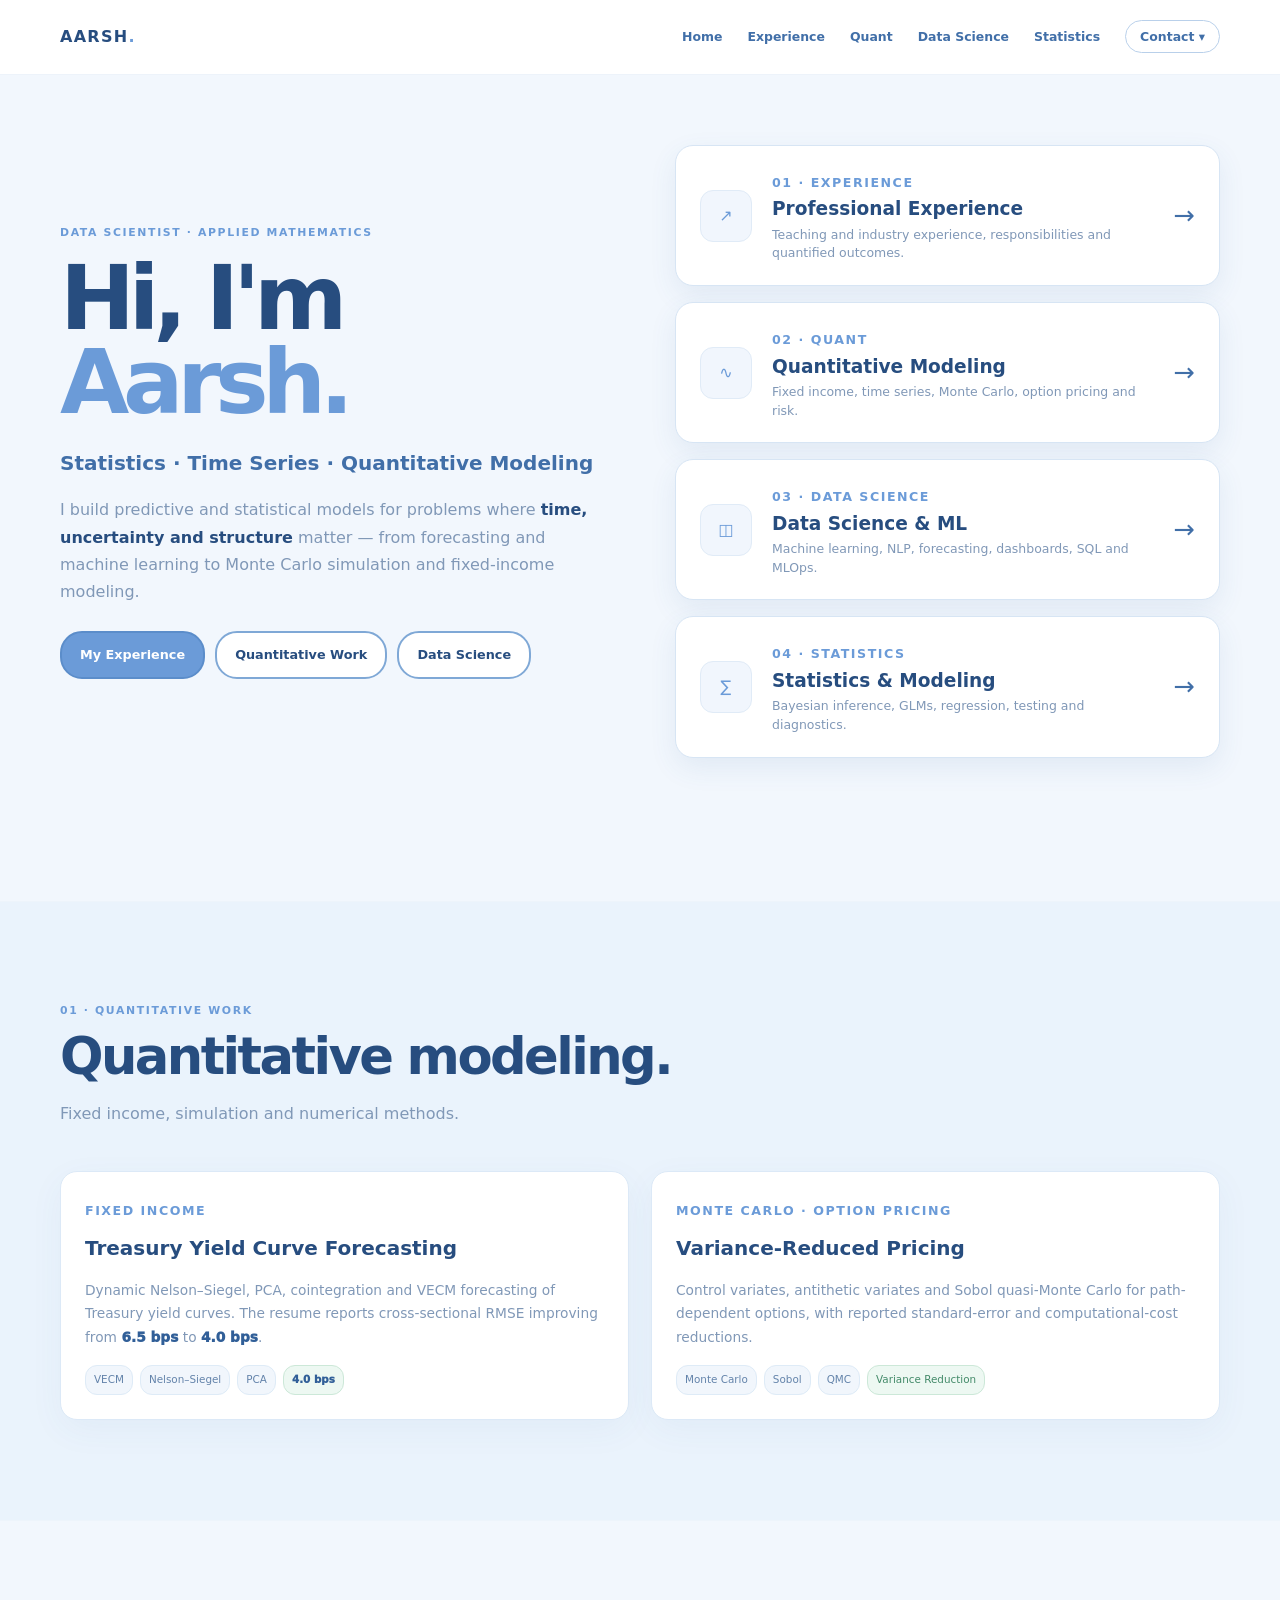
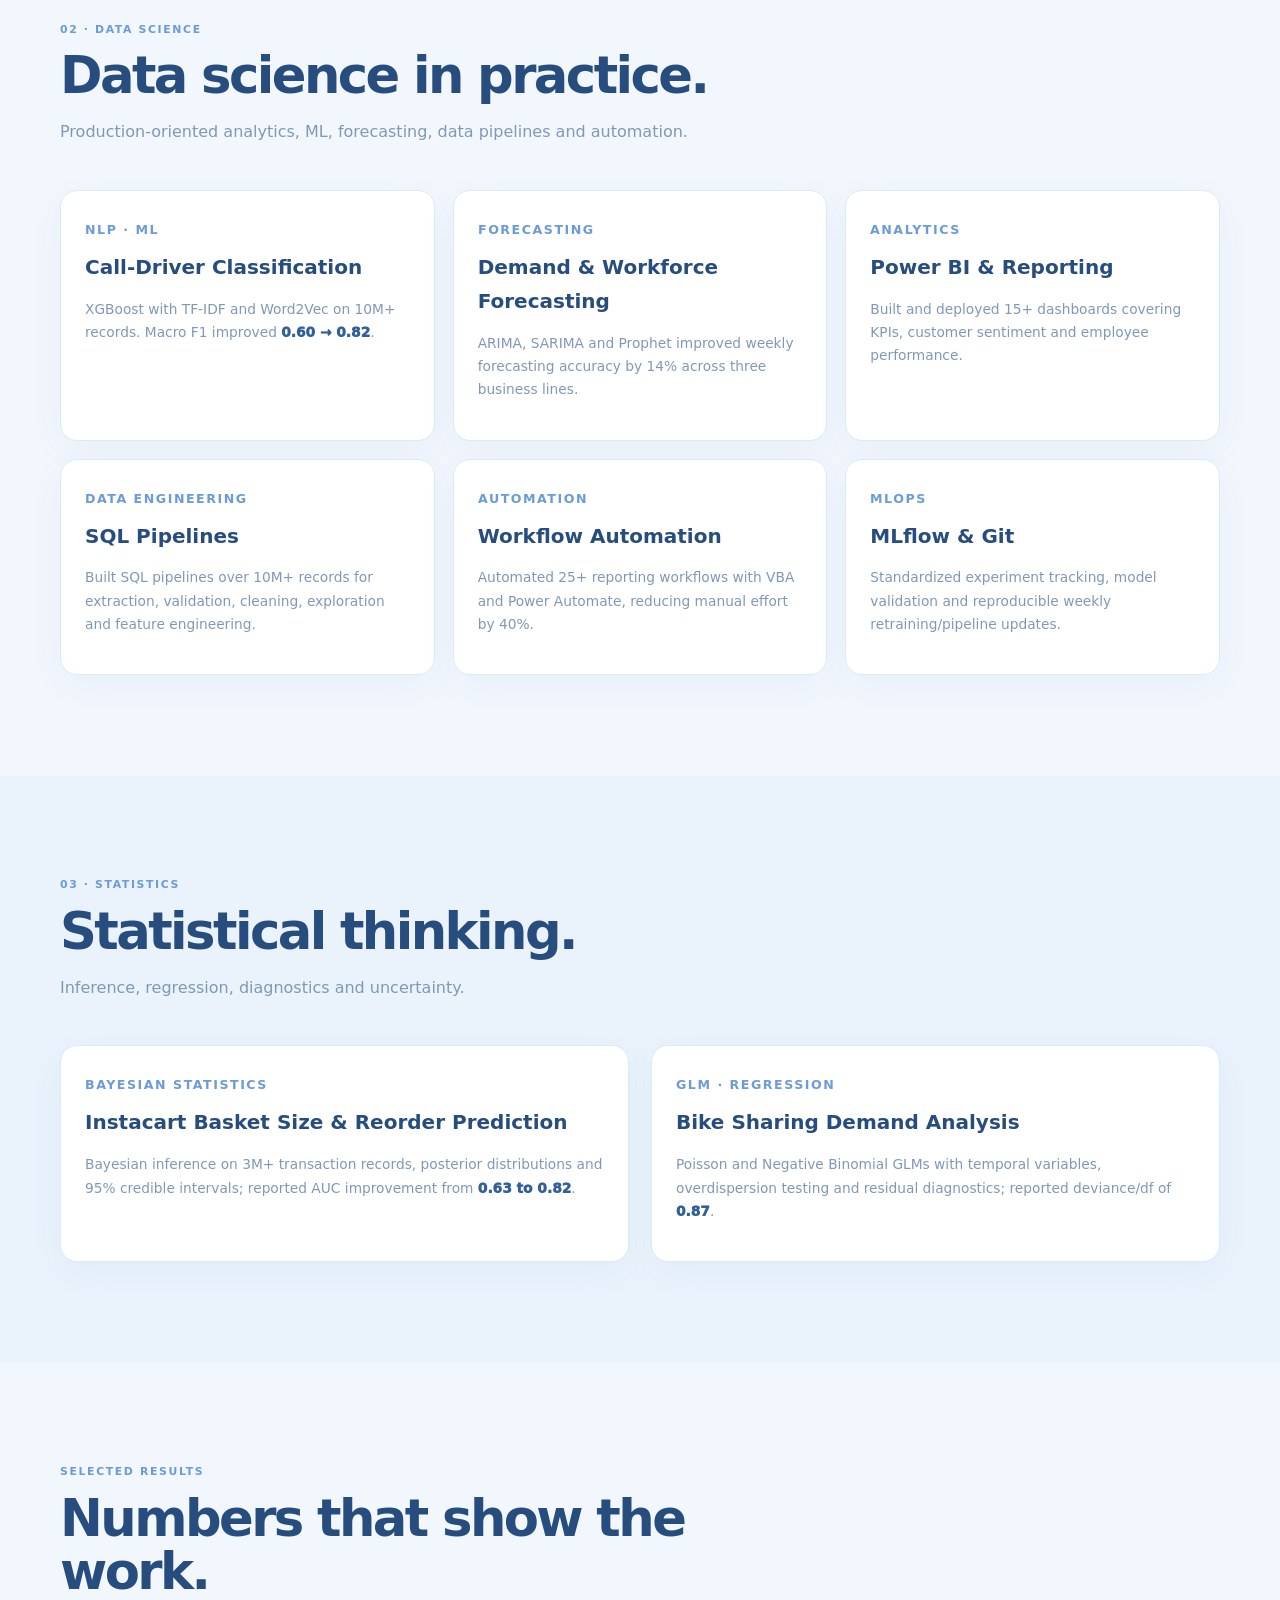
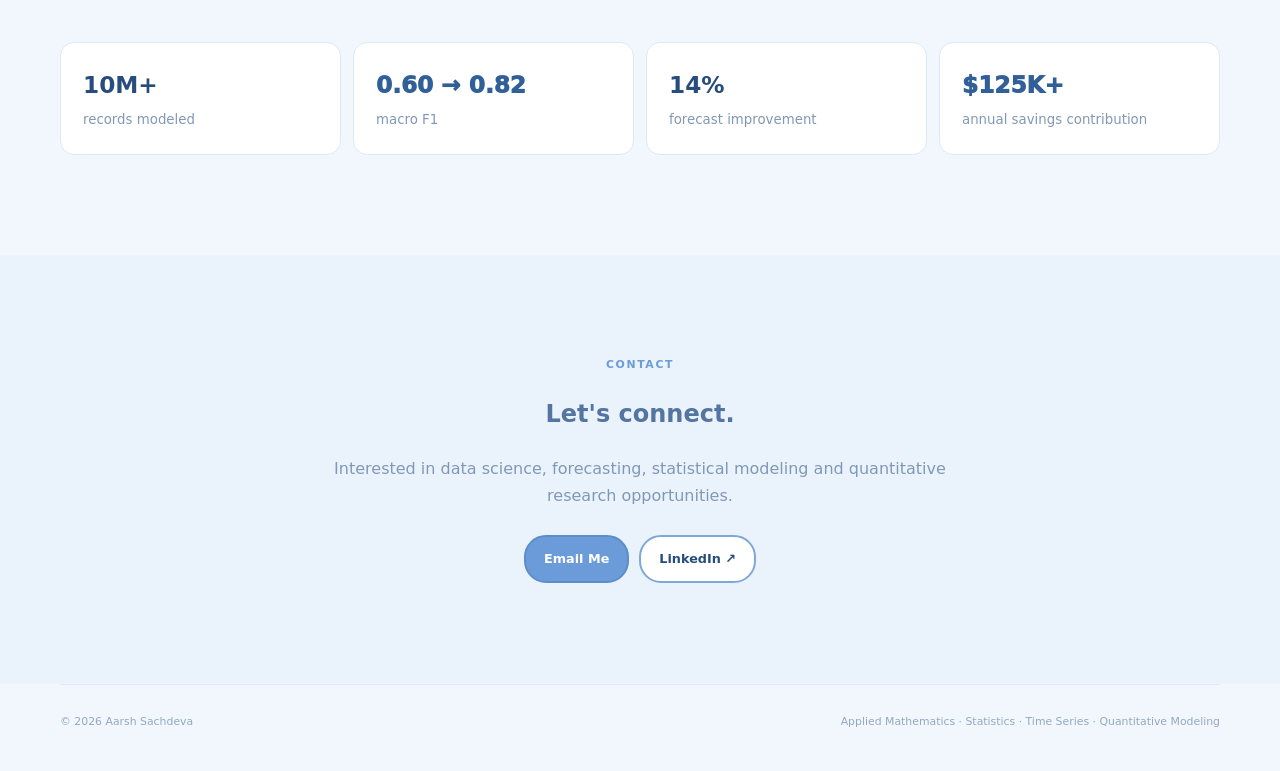
==== index.html @ 452ad405 "Add files via upload" ====
<!DOCTYPE html><html lang="en"><head><meta charset="UTF-8"><meta name="viewport" content="width=device-width,initial-scale=1.0"><title>Home | Aarsh Sachdeva</title><link rel="stylesheet" href="style.css"></head><body><nav><div class="wrap nav">
<a class="logo" href="index.html">AARSH<i>.</i></a>
<div class="navlinks">
<a href="index.html">Home</a><a href="experience.html">Experience</a>
<a href="index.html#quant">Quant</a><a href="index.html#data-science">Data Science</a>
<a href="index.html#statistics">Statistics</a>
<div class="contact-dropdown">
  <a href="#contact" class="pill">Contact ▾</a>
  <div class="contact-menu">
    <a href="mailto:aarsh98a@gmail.com">Email</a>
    <a href="https://www.linkedin.com/in/aarsh-sachdeva/" target="_blank">LinkedIn ↗</a>
    <a href="https://github.com/aarshsachdeva2" target="_blank">GitHub ↗</a>
    <a href="experience.html">View Experience</a>
  </div>
</div>
</div></div></nav><main>
<section class="hero">
<div class="wrap">
  <div>
    <div class="kicker">Data Scientist · Applied Mathematics</div>
    <h1>Hi, I'm<br><span>Aarsh.</span></h1>
    <h2>Statistics · Time Series · Quantitative Modeling</h2>
    <p>I build predictive and statistical models for problems where <strong>time, uncertainty and structure</strong> matter — from forecasting and machine learning to Monte Carlo simulation and fixed-income modeling.</p>
    <div class="actions"><a class="btn primary" href="experience.html">My Experience</a><a class="btn" href="#quant">Quantitative Work</a><a class="btn" href="#data-science">Data Science</a></div>
  </div>
  <div class="hero-tiles">
    <a class="hero-tile" href="experience.html"><div class="tile-icon">↗</div><div class="tile-copy"><div class="metric">01 · Experience</div><h3>Professional Experience</h3><p>Teaching and industry experience, responsibilities and quantified outcomes.</p></div><div class="tile-arrow">→</div></a>
    <a class="hero-tile" href="#quant"><div class="tile-icon">∿</div><div class="tile-copy"><div class="metric">02 · Quant</div><h3>Quantitative Modeling</h3><p>Fixed income, time series, Monte Carlo, option pricing and risk.</p></div><div class="tile-arrow">→</div></a>
    <a class="hero-tile" href="#data-science"><div class="tile-icon">◫</div><div class="tile-copy"><div class="metric">03 · Data Science</div><h3>Data Science & ML</h3><p>Machine learning, NLP, forecasting, dashboards, SQL and MLOps.</p></div><div class="tile-arrow">→</div></a>
    <a class="hero-tile" href="#statistics"><div class="tile-icon">∑</div><div class="tile-copy"><div class="metric">04 · Statistics</div><h3>Statistics & Modeling</h3><p>Bayesian inference, GLMs, regression, testing and diagnostics.</p></div><div class="tile-arrow">→</div></a>
  </div>
</div>
</section>

<section id="quant" class="pale"><div class="wrap"><div class="section-head"><div class="eyebrow">01 · Quantitative Work</div><h2>Quantitative modeling.</h2><p>Fixed income, simulation and numerical methods.</p></div>
<div class="grid2">
<div class="card"><div class="metric">Fixed Income</div><h3>Treasury Yield Curve Forecasting</h3><p>Dynamic Nelson–Siegel, PCA, cointegration and VECM forecasting of Treasury yield curves. The resume reports cross-sectional RMSE improving from <span class="result-warn"><span class="metric-value">6.5 bps</span></span> to <span class="result-good"><span class="metric-value">4.0 bps</span></span>.</p><div class="tagrow"><span class="tag">VECM</span><span class="tag">Nelson–Siegel</span><span class="tag">PCA</span><span class="tag badge-green"><span class="metric-value">4.0 bps</span></span></div></div>
<div class="card"><div class="metric">Monte Carlo · Option Pricing</div><h3>Variance-Reduced Pricing</h3><p>Control variates, antithetic variates and Sobol quasi-Monte Carlo for path-dependent options, with reported standard-error and computational-cost reductions.</p><div class="tagrow"><span class="tag">Monte Carlo</span><span class="tag">Sobol</span><span class="tag">QMC</span><span class="tag badge-green">Variance Reduction</span></div></div>
</div></div></section>

<section id="data-science"><div class="wrap"><div class="section-head"><div class="eyebrow">02 · Data Science</div><h2>Data science in practice.</h2><p>Production-oriented analytics, ML, forecasting, data pipelines and automation.</p></div>
<div class="grid3">
<div class="card"><div class="metric">NLP · ML</div><h3>Call-Driver Classification</h3><p>XGBoost with TF-IDF and Word2Vec on 10M+ records. Macro F1 improved <span class="result-green"><span class="metric-value">0.60 → 0.82</span></span>.</p></div>
<div class="card"><div class="metric">Forecasting</div><h3>Demand & Workforce Forecasting</h3><p>ARIMA, SARIMA and Prophet improved weekly forecasting accuracy by <span class="result-green">14%</span> across three business lines.</p></div>
<div class="card"><div class="metric">Analytics</div><h3>Power BI & Reporting</h3><p>Built and deployed 15+ dashboards covering KPIs, customer sentiment and employee performance.</p></div>
<div class="card"><div class="metric">Data Engineering</div><h3>SQL Pipelines</h3><p>Built SQL pipelines over 10M+ records for extraction, validation, cleaning, exploration and feature engineering.</p></div>
<div class="card"><div class="metric">Automation</div><h3>Workflow Automation</h3><p>Automated 25+ reporting workflows with VBA and Power Automate, reducing manual effort by <span class="result-green">40%</span>.</p></div>
<div class="card"><div class="metric">MLOps</div><h3>MLflow & Git</h3><p>Standardized experiment tracking, model validation and reproducible weekly retraining/pipeline updates.</p></div>
</div></div></section>

<section id="statistics" class="pale"><div class="wrap"><div class="section-head"><div class="eyebrow">03 · Statistics</div><h2>Statistical thinking.</h2><p>Inference, regression, diagnostics and uncertainty.</p></div>
<div class="grid2">
<div class="card"><div class="metric">Bayesian Statistics</div><h3>Instacart Basket Size & Reorder Prediction</h3><p>Bayesian inference on 3M+ transaction records, posterior distributions and 95% credible intervals; reported AUC improvement from <span class="metric-value">0.63 to 0.82</span>.</p></div>
<div class="card"><div class="metric">GLM · Regression</div><h3>Bike Sharing Demand Analysis</h3><p>Poisson and Negative Binomial GLMs with temporal variables, overdispersion testing and residual diagnostics; reported deviance/df of <span class="metric-value">0.87</span>.</p></div>
</div></div></section>

<section><div class="wrap"><div class="section-head"><div class="eyebrow">Selected Results</div><h2>Numbers that show the work.</h2></div><div class="stats">
<div class="stat"><b>10M+</b><small>records modeled</small></div><div class="stat"><b><span class="metric-value">0.60 → 0.82</span></b><small>macro F1</small></div><div class="stat"><b>14%</b><small>forecast improvement</small></div><div class="stat"><b><span class="metric-value">$125K+</span></b><small>annual savings contribution</small></div>
</div></div></section>
<section id="contact" class="pale"><div class="wrap contact"><div class="eyebrow">Contact</div><h2>Let's connect.</h2><p>Interested in data science, forecasting, statistical modeling and quantitative research opportunities.</p><div class="actions" style="justify-content:center"><a class="btn primary" href="mailto:aarsh98a@gmail.com">Email Me</a><a class="btn" href="https://www.linkedin.com/in/aarsh-sachdeva/" target="_blank">LinkedIn ↗</a></div></div></section>
</main><footer class="wrap"><span>© 2026 Aarsh Sachdeva</span><span>Applied Mathematics · Statistics · Time Series · Quantitative Modeling</span></footer><script src="metrics.js"></script></body></html>
---- style.css ----
:root{
  --white:#fff; --blue:#6b9bd8; --blue2:#416fa8; --deep:#274d7f;
  --text:#54759f; --muted:#8098b7; --pale:#f5f9ff; --line:#dce9f7;
  --shadow:0 18px 55px rgba(56,101,160,.10); --max:1160px;
}
*{box-sizing:border-box} html{scroll-behavior:smooth}
body{margin:0;background:#f2f7fd;color:var(--text);font-family:Inter,system-ui,-apple-system,"Segoe UI",sans-serif;line-height:1.7}
a{text-decoration:none;color:inherit}.wrap{width:min(var(--max),calc(100% - 44px));margin:auto}
nav{position:sticky;top:0;z-index:50;background:rgba(255,255,255,.95);backdrop-filter:blur(14px);border-bottom:1px solid #edf3fa}
.nav{height:74px;display:flex;align-items:center;justify-content:space-between}
.logo{font-weight:850;letter-spacing:.08em;color:var(--deep)}.logo i{color:var(--blue);font-style:normal}
.navlinks{display:flex;gap:25px;align-items:center;font-size:.78rem;font-weight:650;color:var(--blue2)}
.navlinks a:hover{color:var(--deep)}.pill{border:1px solid #b9d0ea;border-radius:22px;padding:8px 14px}
.hero{min-height:calc(100vh - 74px);padding:70px 0 90px}
.hero > .wrap{display:grid;grid-template-columns:1fr 1fr;align-items:center;gap:70px}
.kicker,.eyebrow{font-size:.68rem;font-weight:800;letter-spacing:.15em;text-transform:uppercase;color:var(--blue)}
h1{font-size:clamp(3.5rem,7vw,6.4rem);line-height:.94;letter-spacing:-.07em;color:var(--deep);margin:14px 0 22px}
h1 span{color:var(--blue)}.hero h2{font-size:1.25rem;color:var(--blue2);margin:0 0 14px}
.hero p{max-width:600px;color:var(--muted);font-size:1rem}.hero strong{color:var(--deep)}
.actions{display:flex;gap:10px;flex-wrap:wrap;margin-top:26px}
.btn{border:2px solid #8fb3dc;padding:11px 18px;border-radius:22px;font-size:.8rem;font-weight:800;color:var(--deep);background:#fff;transition:transform .2s ease,box-shadow .2s ease,background .2s ease;border-color:#7fa8d6}
.btn.primary{background:var(--blue);color:#fff;border-color:#5b8dca}.btn:hover{transform:scale(1.09);box-shadow:0 10px 24px rgba(57,101,158,.18);background:#fafdff}.btn.primary:hover{background:#5f91cf}
.hero-tiles{display:flex;flex-direction:column;gap:16px}
.hero-tile{
  display:flex;
  align-items:center;
  gap:20px;
  min-height:116px;
  padding:22px 24px;
  background:#fff;
  border:1px solid #d7e5f4;
  border-radius:18px;
  box-shadow:0 10px 28px rgba(57,101,158,.09);
  transition:transform .2s ease,box-shadow .2s ease,border-color .2s ease;
}
.hero-tile:hover{
  transform:translateY(-3px);
  border-color:#b9d1ec;
  box-shadow:0 16px 38px rgba(57,101,158,.14);
}
.tile-icon{
  width:52px;height:52px;min-width:52px;
  display:flex;align-items:center;justify-content:center;
  border-radius:13px;
  background:#f1f6fd;
  border:1px solid #e0ebf7;
  color:var(--blue);
}
.tile-icon svg{width:25px;height:25px;stroke:currentColor}
.tile-copy{flex:1}
.tile-copy .metric{margin-bottom:4px}
.tile-copy h3{margin:0;color:var(--deep);font-size:1.16rem;line-height:1.25}
.tile-copy p{margin:5px 0 0;color:var(--muted);font-size:.78rem;line-height:1.5}
.tile-arrow{font-size:1.6rem;color:var(--blue2);font-weight:400}
section{padding:100px 0}.pale{background:#eaf3fc;border-top:1px solid #edf4fb;border-bottom:1px solid #edf4fb}
.section-head{max-width:730px;margin-bottom:44px}.section-head h2{font-size:clamp(2rem,4vw,3.4rem);line-height:1.04;letter-spacing:-.05em;color:var(--deep);margin:10px 0 14px}.section-head p{color:var(--muted)}
.grid2{display:grid;grid-template-columns:1fr 1fr;gap:22px}.grid3{display:grid;grid-template-columns:repeat(3,1fr);gap:18px}
.card{background:#fff;border:1px solid var(--line);border-radius:17px;padding:24px;box-shadow:0 10px 35px rgba(61,105,160,.05)}
.card h3{color:var(--deep);margin:8px 0 10px;font-size:1.25rem}.card p{color:var(--muted);font-size:.86rem}
.tagrow{display:flex;flex-wrap:wrap;gap:7px;margin-top:16px}.tag{font-size:.65rem;padding:5px 8px;border-radius:12px;background:#f1f6fc;border:1px solid #deebf7;color:#6383aa}
.stats{display:grid;grid-template-columns:repeat(4,1fr);gap:12px}.stat{padding:22px;border:1px solid var(--line);border-radius:14px;background:#fff}.stat b{display:block;color:var(--deep);font-size:1.45rem}.stat small{color:var(--muted)}
.timeline{border-left:1px solid #cbddef}.role{padding:0 0 50px 32px;position:relative}.role:last-child{padding-bottom:0}.role:before{content:"";position:absolute;left:-5px;top:8px;width:10px;height:10px;border-radius:50%;background:var(--blue);box-shadow:0 0 0 5px #edf5ff}
.rolehead{display:flex;justify-content:space-between;gap:20px}.role h3{margin:0;color:var(--deep);font-size:1.35rem}.company{color:var(--blue);font-weight:700;font-size:.85rem}.date{font-size:.7rem;color:#8aa2bd;white-space:nowrap}.role ul{color:var(--muted);padding-left:19px}.role li{margin:10px 0}.role strong{color:var(--deep)}
.project{background:#fff;border:1px solid var(--line);border-radius:17px;overflow:hidden;box-shadow:0 10px 35px rgba(61,105,160,.05)}.projectbody{padding:22px}.project h3{color:var(--deep);margin:8px 0 10px}.project p{color:var(--muted);font-size:.85rem}.visual{height:165px;background:linear-gradient(135deg,#eaf4ff,#f9fbff);padding:15px}
.skills{display:flex;flex-wrap:wrap;gap:8px}.skill{border:1px solid var(--line);background:#f6f9fd;padding:7px 10px;border-radius:7px;font-size:.72rem;color:#6283ab}
.article h3{font-size:1.1rem}.article p{font-size:.8rem}
.pagehero{padding:90px 0 55px}.pagehero h1{font-size:clamp(3rem,6vw,5.4rem);margin-bottom:15px}.pagehero p{max-width:760px;color:var(--muted)}
.metric{font-size:.68rem;color:var(--blue);font-weight:800;letter-spacing:.12em;text-transform:uppercase}
.contact{text-align:center}.contact p{max-width:620px;margin:auto;color:var(--muted)}
footer{border-top:1px solid var(--line);padding:28px 0 40px;color:#91a8c2;font-size:.68rem;display:flex;justify-content:space-between}
@media(max-width:850px){.hero > .wrap,.grid2{grid-template-columns:1fr}.hero-tiles{max-width:620px}.grid3{grid-template-columns:1fr 1fr}.stats{grid-template-columns:1fr 1fr}.navlinks a:not(.pill){display:none}}
@media(max-width:600px){.wrap{width:calc(100% - 28px)}.hero{padding-top:45px}h1{font-size:3.55rem}.grid3{grid-template-columns:1fr}.stats{grid-template-columns:1fr 1fr}.rolehead{display:block}.date{margin-top:5px;display:block}footer{display:block}}

/* Small red/green semantic accents */
.accent-red{color:#c95f69!important}.accent-green{color:#4b9b77!important}
.pointer-list li::marker{color:#5ba17e}.pointer-list li:nth-child(3n)::marker{color:#c96770}
.result-good{color:#4b9b77;font-weight:800}.result-warn{color:#c96770;font-weight:800}
.badge-green{background:#edf8f2;border:1px solid #cce8d8;color:#438a69}
.badge-red{background:#fff1f2;border:1px solid #f0d0d4;color:#b95d67}

.experience-copy{font-size:1rem}.experience-copy li{font-size:1.02rem;line-height:1.75;margin:13px 0}
.journey-grid{display:grid;grid-template-columns:1fr 1fr;gap:24px;margin-bottom:48px}
.journey-tile{cursor:pointer;background:#fff;border:2px solid #a9c6e5;border-radius:22px;padding:34px;min-height:180px;box-shadow:0 16px 40px rgba(57,101,158,.11);transition:.22s}
.journey-tile:hover{transform:scale(1.025);box-shadow:0 22px 50px rgba(57,101,158,.17);border-color:#729fce}
.journey-tile h3{font-size:2rem;color:var(--deep);margin:8px 0}
.journey-tile p{font-size:.98rem;color:var(--muted)}
.subjourney{display:grid;grid-template-columns:1fr 1fr;gap:18px;margin:20px 0 35px}
.subjourney .card{border:1px solid #c9dced}
.curriculum{display:grid;gap:11px;margin-top:18px}
.curriculum-item{position:relative;padding:13px 16px 13px 22px;background:#f7fbff;border:1px solid #d9e7f5;border-radius:11px;color:#5d7ea7;font-size:.78rem}
.curriculum-item:before{content:"";position:absolute;left:8px;top:19px;width:6px;height:6px;border-radius:50%;background:#6e9fd4}
.curriculum-item.green:before{background:#5aa37b}.curriculum-item.red:before{background:#c86a72}
@media(max-width:850px){.journey-grid,.subjourney{grid-template-columns:1fr}}

.education-flow{position:relative;max-width:900px;margin:auto;padding:10px 0}
.degree-node{width:min(620px,100%);margin:0 auto 48px;background:#fff;border:2px solid #8fb5df;border-radius:20px;padding:28px;text-align:center;box-shadow:0 18px 42px rgba(57,101,158,.12);position:relative}
.degree-node:after{content:"";position:absolute;left:50%;top:100%;height:48px;border-left:2px dashed #9bbbdc}
.course-columns{display:grid;grid-template-columns:1fr 1fr;gap:24px}
.course-branch{position:relative;padding-top:25px}
.course-branch:before{content:"";position:absolute;top:0;left:50%;width:calc(100% + 24px);height:1px;background:#bdd2e8;transform:translateX(-50%)}
.course-branch h3{color:var(--deep);font-size:1.15rem;text-align:center}
.course-list{display:grid;gap:10px;margin-top:15px}
.course-node{background:#fff;border:1px solid #cbddec;border-radius:12px;padding:14px 16px;box-shadow:0 7px 22px rgba(57,101,158,.07);font-size:.78rem;color:#5e80a8}
.course-node b{display:block;color:var(--deep);margin-bottom:3px}
@media(max-width:700px){.course-columns{grid-template-columns:1fr}.course-branch:before{width:100%}}

.contact-dropdown{position:relative;display:inline-block}.contact-menu{display:none;position:absolute;left:50%;transform:translateX(-50%);top:calc(100% + 9px);min-width:210px;background:#fff;border:2px solid #b2cce8;border-radius:14px;padding:7px;box-shadow:0 16px 35px rgba(57,101,158,.16);z-index:100;text-align:left}
.contact-dropdown:hover .contact-menu,.contact-dropdown:focus-within .contact-menu{display:block}
.contact-menu a{display:block;padding:10px 12px;border-radius:9px;font-size:.78rem;color:var(--blue2)}.contact-menu a:hover{background:#eef5fc;color:var(--deep)}

/* Professional Journey: two large horizontal tiles */
.journey-grid{
  display:grid;
  grid-template-columns:1fr 1fr;
  gap:28px;
  margin-bottom:48px;
  align-items:stretch;
}
.journey-tile{
  display:flex;
  flex-direction:column;
  justify-content:center;
  min-height:210px;
  padding:38px 40px;
}
.journey-tile h3{
  font-size:2.25rem;
  line-height:1.1;
  margin:9px 0 12px;
}
.journey-tile p{font-size:1rem}
.journey-tile .metric{font-size:.72rem}
.course-name{
  color:#315f98;
  font-weight:850;
  background:#e8f2fd;
  border:1px solid #c5dbf1;
  border-radius:7px;
  padding:3px 8px;
  display:inline-block;
}
.course-card-title{
  color:var(--deep);
  font-size:1.02rem;
  font-weight:850;
  margin-bottom:6px;
}
@media(max-width:850px){
  .journey-grid{grid-template-columns:1fr}
}

/* FINAL PROFESSIONAL JOURNEY LAYOUT:
   wide horizontal role tiles, one above the other */
.journey-grid{
  display:flex;
  flex-direction:column;
  gap:24px;
  margin-bottom:48px;
  width:100%;
}
.journey-tile{
  width:100%;
  min-height:190px;
  padding:32px 42px;
  display:flex;
  flex-direction:column;
  justify-content:center;
  background:#fff;
  border:2px solid #a9c6e5;
  border-radius:22px;
  box-shadow:0 16px 40px rgba(57,101,158,.11);
}
.journey-tile h3{
  font-size:2.2rem;
  line-height:1.1;
  margin:9px 0 10px;
}
.journey-tile p{
  font-size:1rem;
  margin:0;
}
.journey-tile .btn{
  width:max-content;
}
.subjourney{
  display:grid;
  grid-template-columns:1fr 1fr;
  gap:22px;
  margin:22px 0 42px;
  padding-left:18px;
  border-left:3px solid #c8dced;
}
.subjourney .card{
  min-height:0;
}
@media(max-width:850px){
  .subjourney{grid-template-columns:1fr;padding-left:12px}
}

/* Global metric emphasis */
.metric{
  display:inline-block;
  transform-origin:left center;
  transition:transform .22s ease, letter-spacing .22s ease;
  animation:metricEntrance .45s ease 2s both;
}
.metric:hover{
  transform:scale(1.22);
  letter-spacing:.16em;
}
@keyframes metricEntrance{
  from{transform:scale(1)}
  to{transform:scale(1.16)}
}

/* Keep course-title metrics visually distinct */
.course-card-title{transition:transform .2s ease;transform-origin:left center}
.course-card-title:hover{transform:scale(1.05)}

/* ===== FINAL METRIC TREATMENT ===== */
.metric{
  display:inline-block !important;
  font-weight:900 !important;
  transform-origin:left center;
  transition:transform .25s ease, letter-spacing .25s ease;
}
.metric.metric-pop{
  animation:metricPop .55s cubic-bezier(.2,.8,.2,1) both;
}
.metric:hover{
  transform:scale(1.20);
  letter-spacing:.14em;
}
@keyframes metricPop{
  0%{transform:scale(1)}
  65%{transform:scale(1.20)}
  100%{transform:scale(1.14)}
}

/* ===== EXPERIENCE: wide role blocks, not vertical role tiles ===== */
.experience-role{
  width:100%;
  box-sizing:border-box;
  background:#fff;
  border:2px solid #a9c6e5;
  border-radius:22px;
  padding:34px 42px;
  margin-bottom:34px;
  box-shadow:0 16px 40px rgba(57,101,158,.11);
}
.experience-role h3{
  font-size:2.25rem;
  line-height:1.1;
  margin:8px 0 8px;
}
.experience-role > .metric{font-size:.76rem}
.role-pointers{
  margin:24px 0 28px;
  padding:24px 28px;
  background:#f8fbff;
  border:1px solid #d6e5f3;
  border-radius:16px;
}
.role-pointers .eyebrow{margin-bottom:10px}
.role-pointers li{
  font-size:1.02rem;
  line-height:1.7;
  margin:10px 0;
}
.subject-heading{
  margin:30px 0 14px;
  font-size:1rem;
  color:var(--deep);
}
.subject-grid{
  display:grid;
  grid-template-columns:1fr 1fr;
  gap:18px;
}
.subject-card{
  background:#fafdff;
  border:1px solid #cbddec;
  border-radius:15px;
  padding:20px;
}
.subject-card h4{
  margin:4px 0 10px;
  font-size:1.15rem;
  color:var(--deep);
}
.subject-card p{font-size:.82rem;line-height:1.65}
@media(max-width:850px){
  .subject-grid{grid-template-columns:1fr}
  .experience-role{padding:28px 24px}
}

/* ===== TA COURSE HIERARCHY ===== */
.ta-section-heading{
  margin:34px 0 14px;
  font-size:1.35rem;
  font-weight:900;
  letter-spacing:.01em;
}
.coursera-heading{
  color:#4b9b77;
}
.illinois-heading{
  color:#315a8f;
}
.term-grid{
  display:grid;
  grid-template-columns:1fr 1fr;
  gap:16px;
}
.term-card{
  background:#fff;
  border-radius:15px;
  padding:20px 22px;
  box-shadow:0 9px 24px rgba(57,101,158,.07);
}
.coursera-card{
  border:1.5px solid #a9d5be;
  background:#fbfffc;
}
.term-label{
  display:inline-block;
  font-size:.72rem;
  font-weight:900;
  color:#438a69;
  letter-spacing:.12em;
  text-transform:uppercase;
  margin-bottom:9px;
}
.term-subjects{
  display:flex;
  flex-wrap:wrap;
  gap:7px;
}
.term-subject{
  background:#edf8f2;
  border:1px solid #cce8d8;
  color:#397d60;
  border-radius:7px;
  padding:6px 9px;
  font-size:.78rem;
  font-weight:850;
}
.term-card p{
  font-size:.75rem;
  margin:10px 0 0;
  color:#718bab;
}
.iit-courses{
  display:grid;
  grid-template-columns:1fr 1fr;
  gap:16px;
}
.iit-course{
  background:#fff;
  border:1px solid #c9d9eb;
  border-radius:15px;
  padding:20px 22px;
}
.iit-course-head{
  display:flex;
  align-items:center;
  justify-content:space-between;
  gap:10px;
  flex-wrap:wrap;
}
.iit-course .course-name{
  color:#315a8f;
  background:#edf4fc;
  border-color:#c6d9ee;
  font-size:.92rem;
}
.course-term{
  color:#7895b7;
  font-size:.68rem;
  font-weight:800;
}
.iit-course p{
  color:#6c86a5;
  font-size:.76rem;
  line-height:1.65;
  margin:11px 0 0;
}
@media(max-width:850px){
  .term-grid,.iit-courses{grid-template-columns:1fr}
}

/* ===== QUANTITATIVE METRICS ===== */
.metric{
  font-weight:900 !important;
  display:inline-block !important;
}

.metric-value{
  display:inline-block;
  font-weight:950;
  color:#315f98;
  transform-origin:center;
  transition:transform .22s ease, color .22s ease, text-shadow .22s ease;
}

/* One-time attention animation: enlarge, then return to normal. */
.metric-value.metric-pop{
  animation:metricValuePop .9s cubic-bezier(.2,.8,.2,1) 1;
}
.metric-value:hover{
  transform:scale(1.18);
  color:#1f4b80;
  text-shadow:0 4px 12px rgba(49,95,152,.14);
}

@keyframes metricValuePop{
  0%{transform:scale(1)}
  55%{transform:scale(1.18);color:#244f85;text-shadow:0 4px 12px rgba(49,95,152,.14)}
  100%{transform:scale(1);color:#315f98;text-shadow:none}
}

/* === USER-DEFINED EXPERIENCE METRICS === */
.metric-value{
  display:inline-block;
  font-weight:950;
  color:#315f98;
  transform-origin:center;
  transition:transform .22s ease, color .22s ease, text-shadow .22s ease;
}
.metric-value.metric-pop{
  animation:metricValuePop .9s cubic-bezier(.2,.8,.2,1) 1;
}
.metric-value:hover{
  transform:scale(1.18);
  color:#1f4b80;
  text-shadow:0 4px 12px rgba(49,95,152,.14);
}
@keyframes metricValuePop{
  0%{transform:scale(1)}
  55%{transform:scale(1.18);color:#244f85;text-shadow:0 4px 12px rgba(49,95,152,.14)}
  100%{transform:scale(1);color:#315f98;text-shadow:none}
}

/* === GREEN TOOL / COMMUNICATION KEYWORDS === */
.tech-green{
  color:#3f916d;
  font-weight:900;
  display:inline-block;
}
.tech-green.tech-flicker{
  animation:techFlicker 1.15s ease-in-out 1;
}
.tech-green:hover{
  animation:techFlicker .8s ease-in-out infinite;
}
@keyframes techFlicker{
  0%,100%{opacity:1}
  18%{opacity:.42}
  34%{opacity:1}
  52%{opacity:.58}
  68%{opacity:1}
}

/* === BLUE IMPORTANT EXPERIENCE KEYWORDS === */
.keyword-blue{
  color:var(--deep);
  font-weight:900;
}
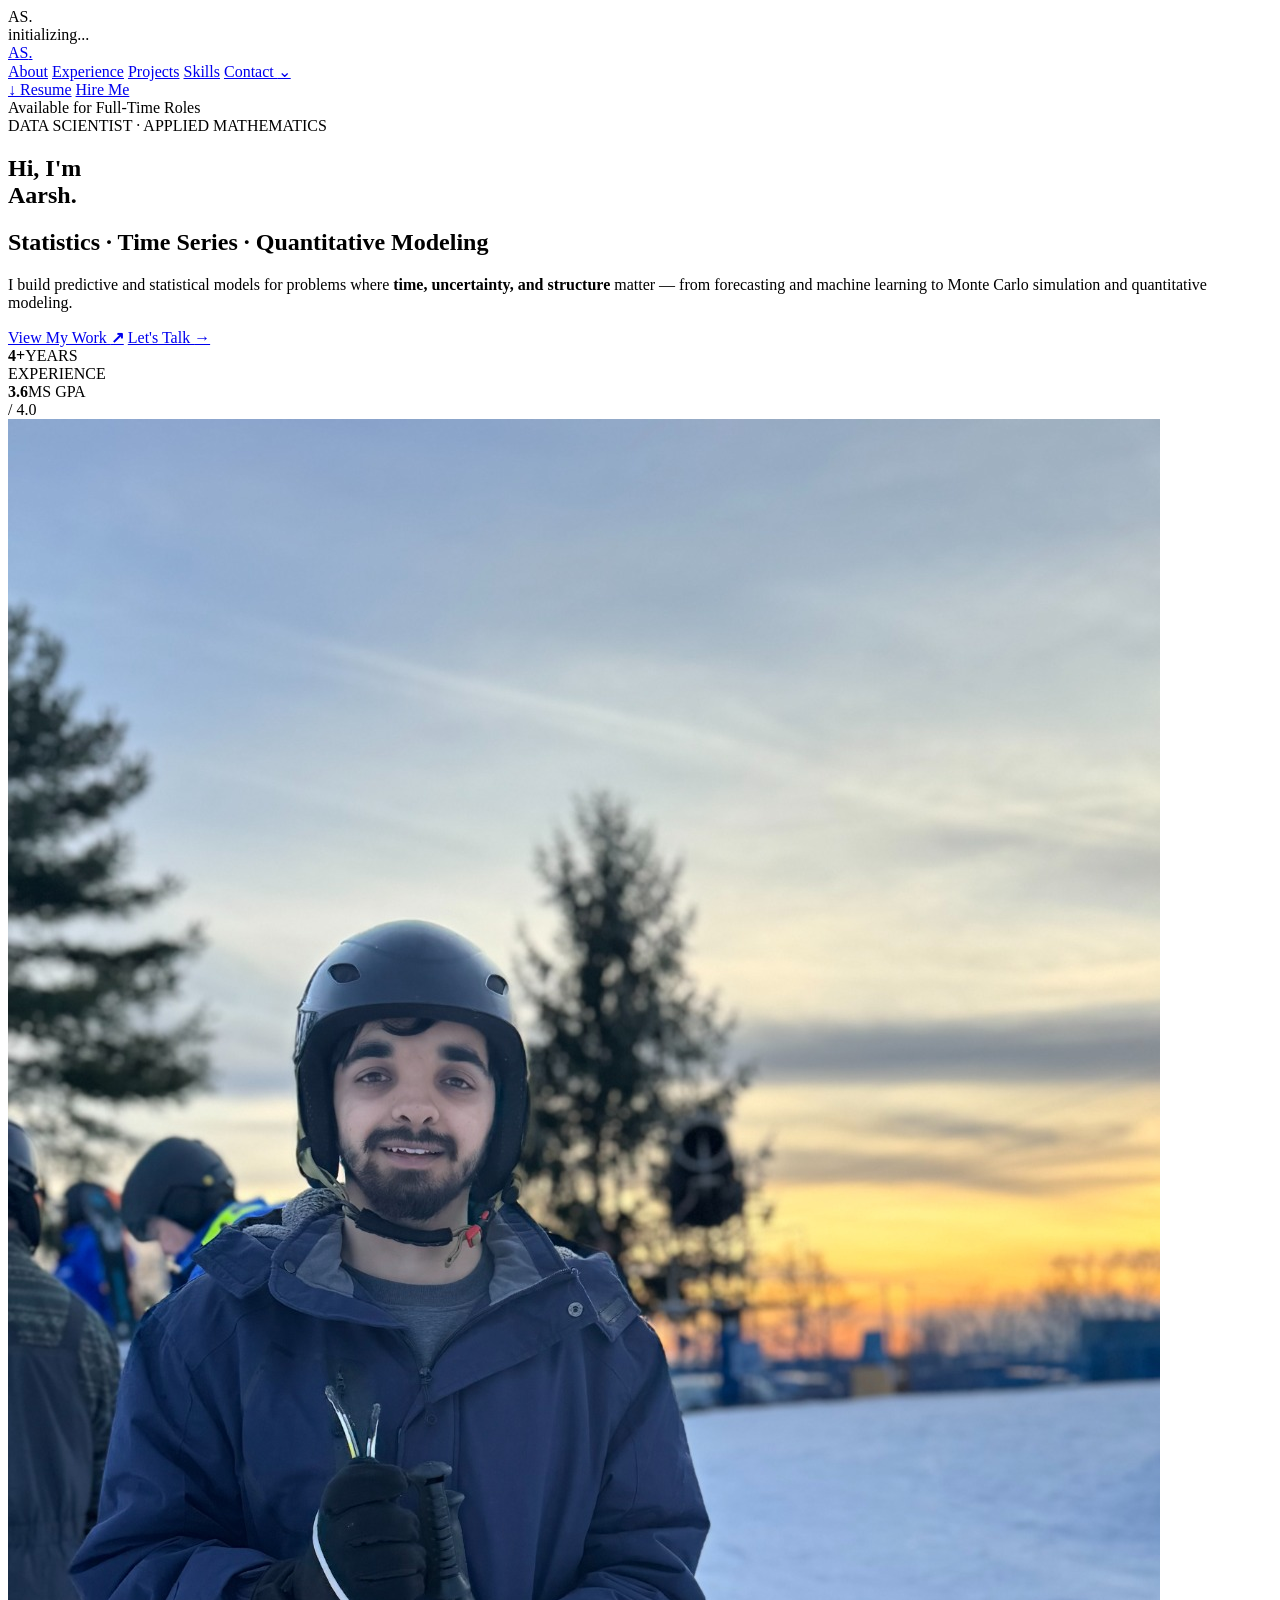
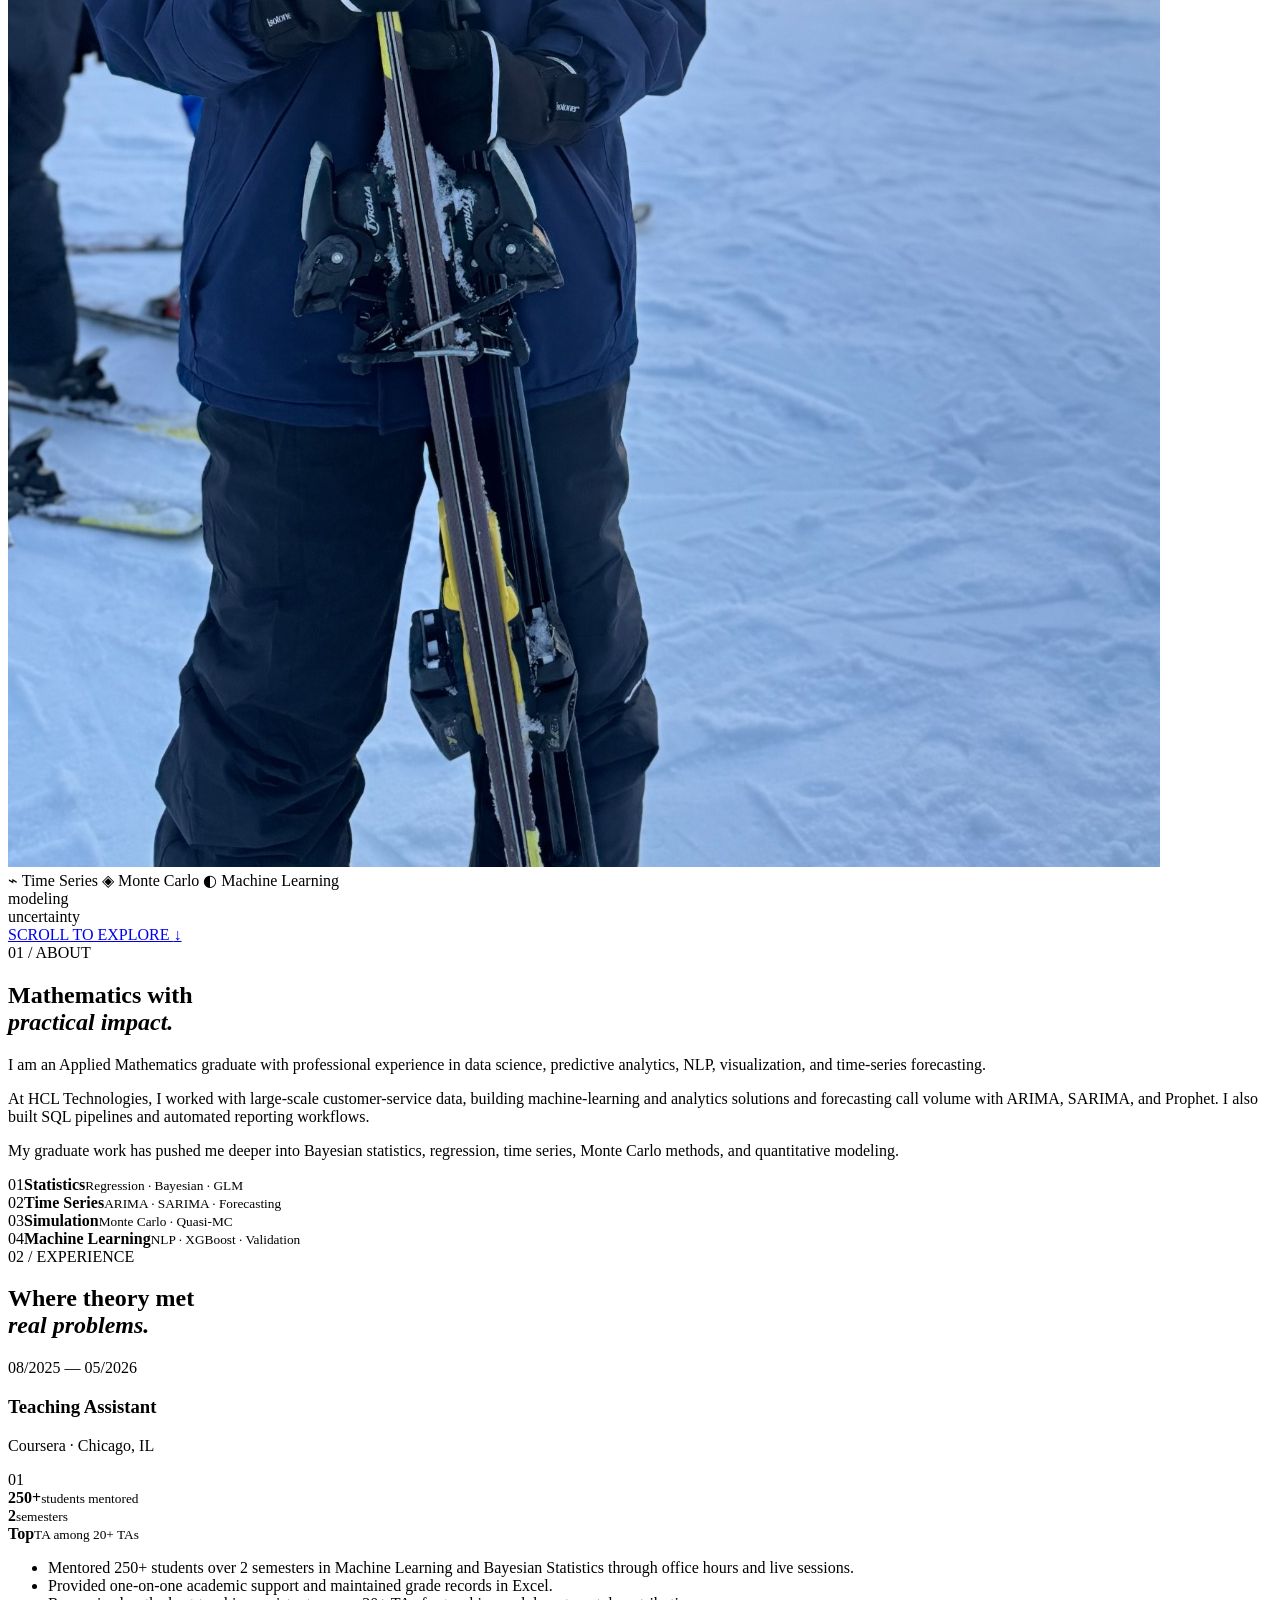
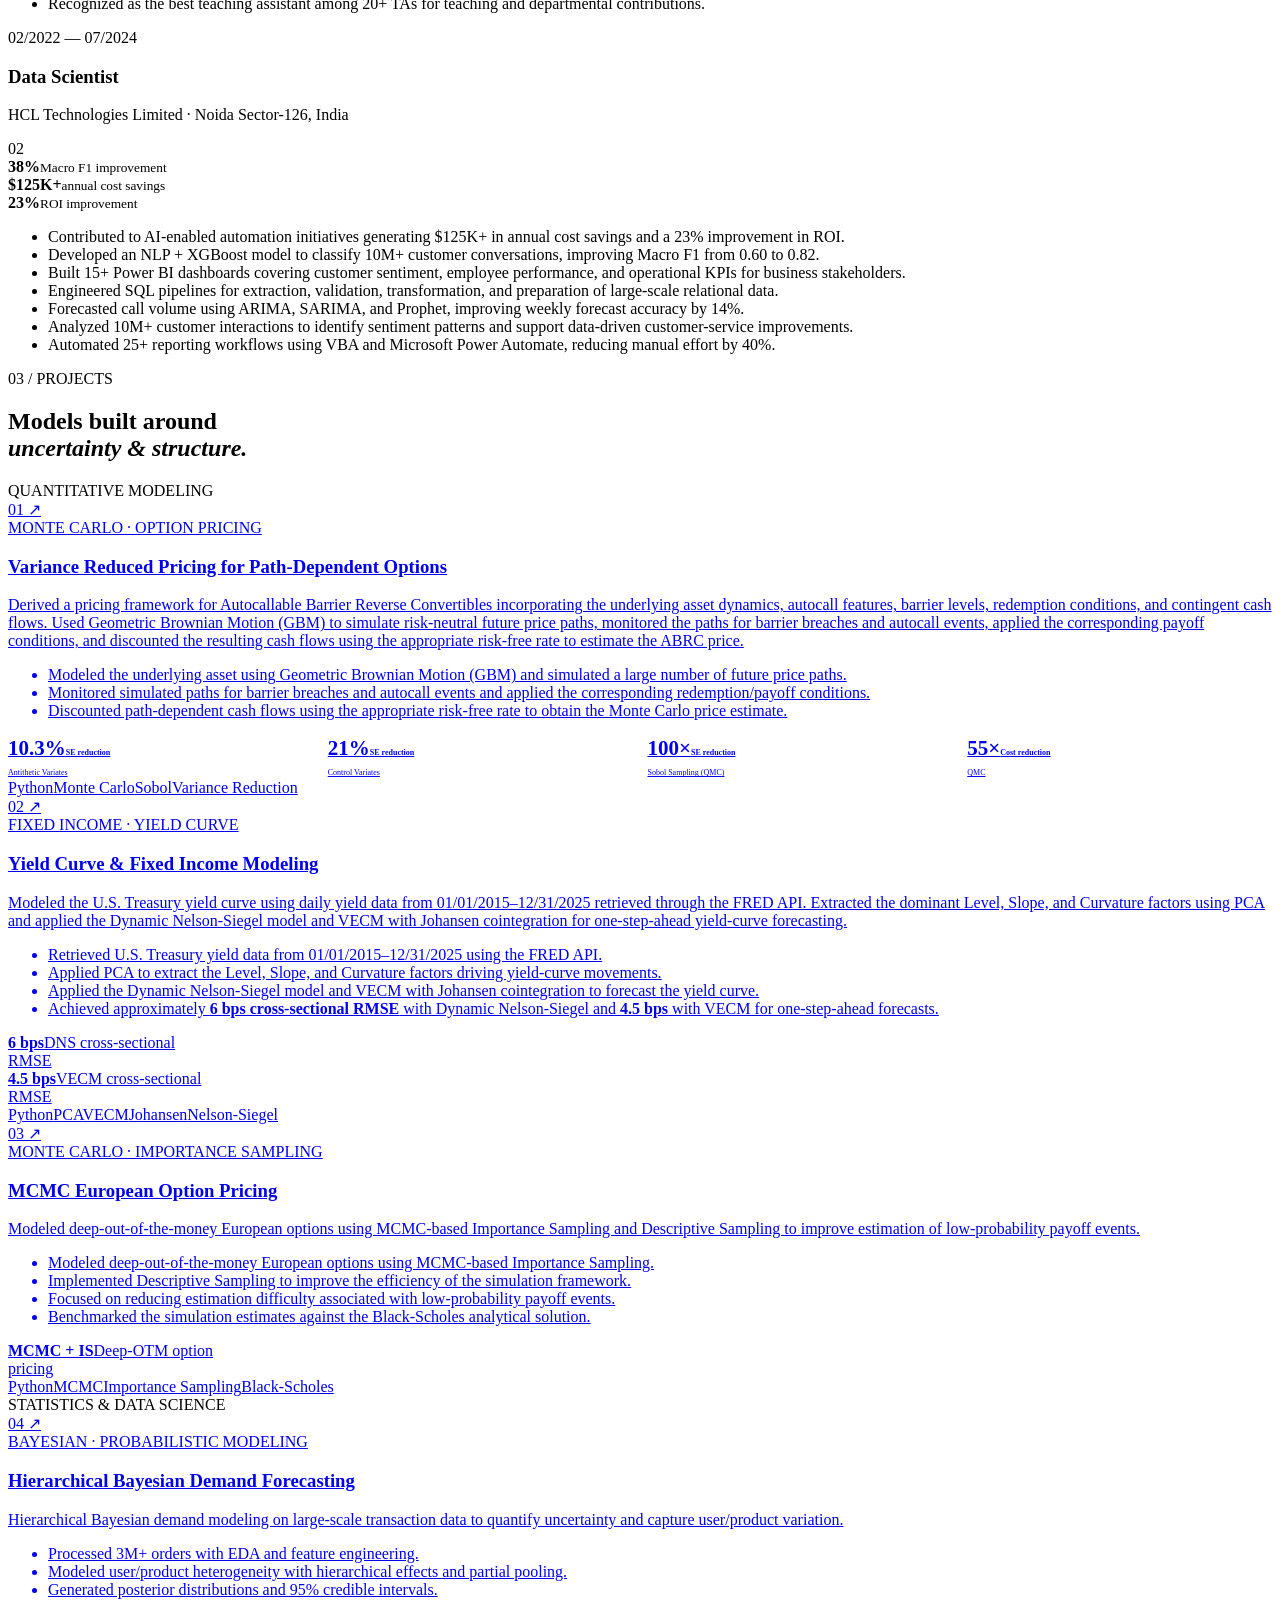
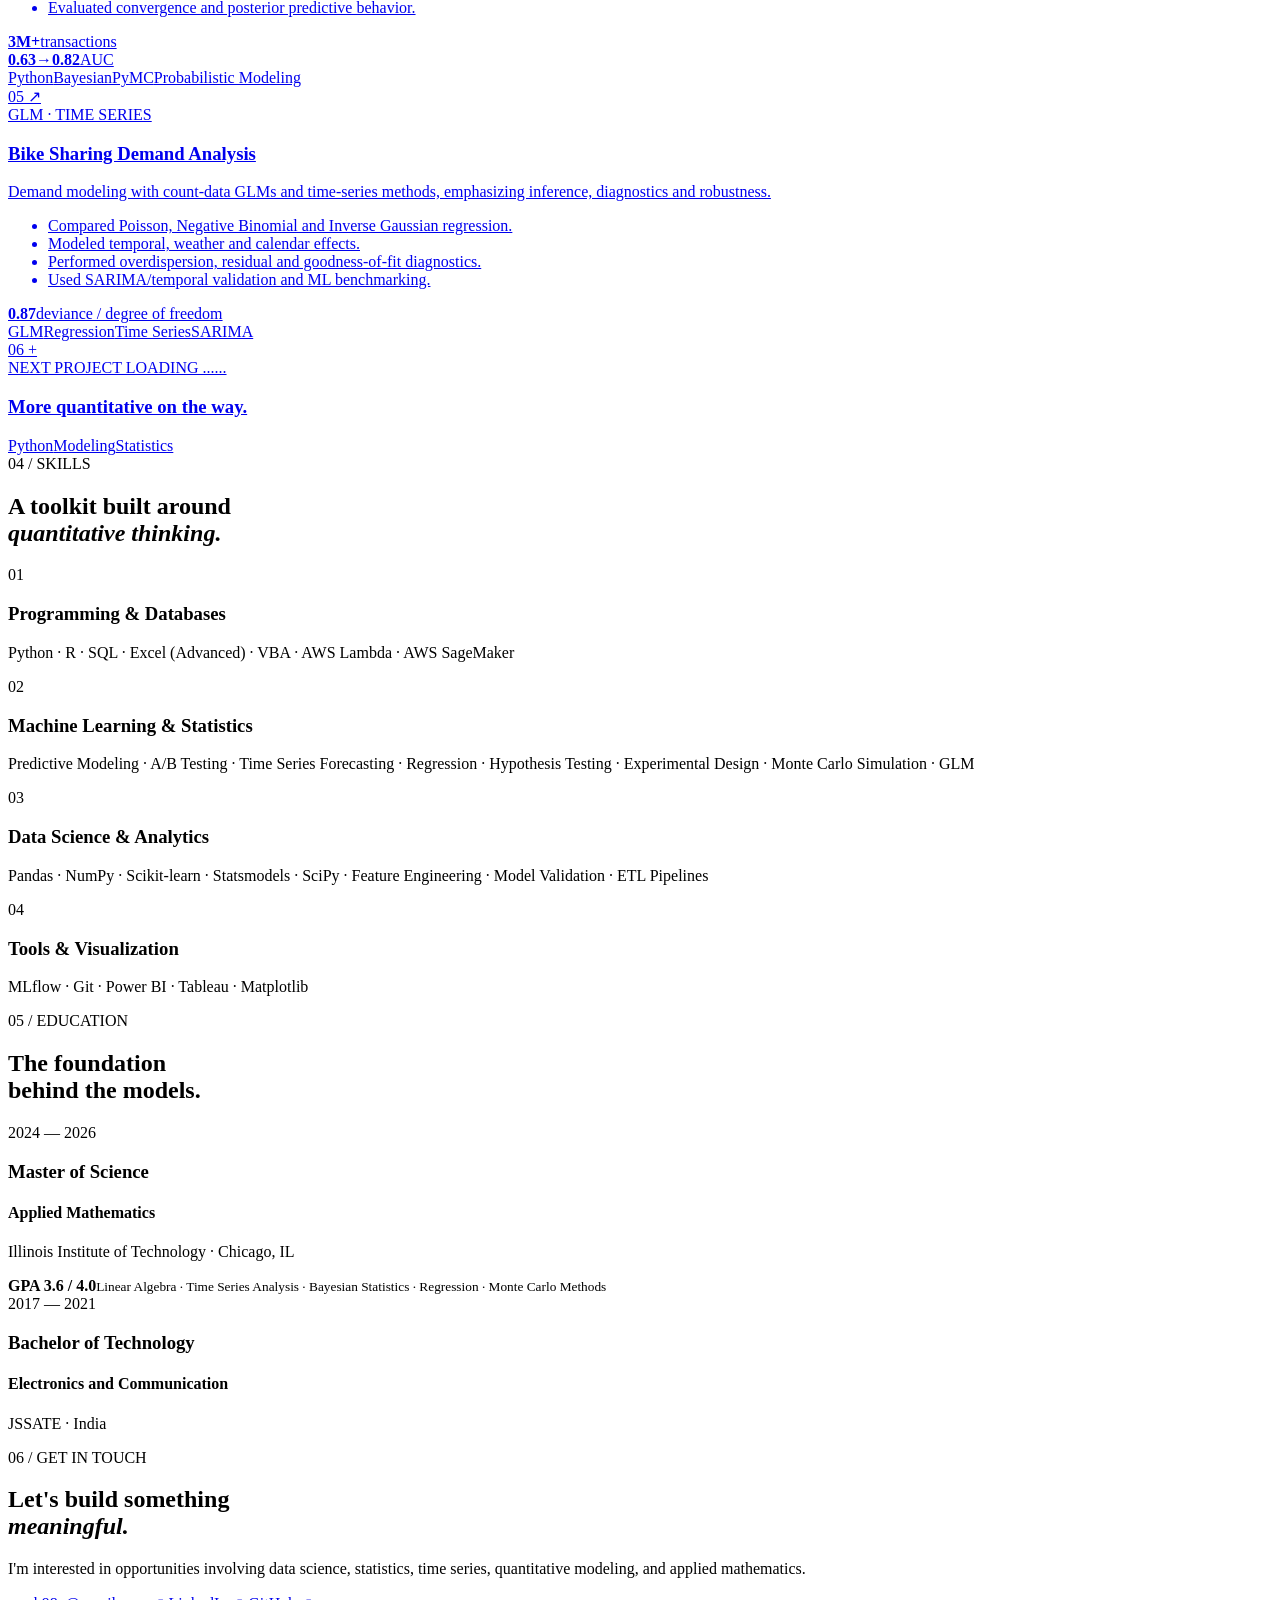
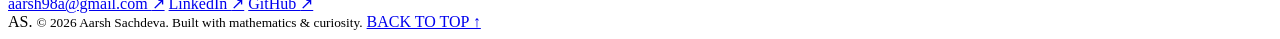
==== commit 517ff6c6: "Add files via upload" ====
--- a/index.html
+++ b/index.html
@@ -1,61 +1,287 @@
-<!DOCTYPE html><html lang="en"><head><meta charset="UTF-8"><meta name="viewport" content="width=device-width,initial-scale=1.0"><title>Home | Aarsh Sachdeva</title><link rel="stylesheet" href="style.css"></head><body><nav><div class="wrap nav">
-<a class="logo" href="index.html">AARSH<i>.</i></a>
-<div class="navlinks">
-<a href="index.html">Home</a><a href="experience.html">Experience</a>
-<a href="index.html#quant">Quant</a><a href="index.html#data-science">Data Science</a>
-<a href="index.html#statistics">Statistics</a>
-<div class="contact-dropdown">
-  <a href="#contact" class="pill">Contact ▾</a>
-  <div class="contact-menu">
-    <a href="mailto:aarsh98a@gmail.com">Email</a>
-    <a href="https://www.linkedin.com/in/aarsh-sachdeva/" target="_blank">LinkedIn ↗</a>
-    <a href="https://github.com/aarshsachdeva2" target="_blank">GitHub ↗</a>
-    <a href="experience.html">View Experience</a>
+<!DOCTYPE html>
+<html lang="en">
+<head>
+  <meta charset="UTF-8">
+  <meta name="viewport" content="width=device-width, initial-scale=1.0">
+  <meta name="description" content="Aarsh Sachdeva — Data Scientist and Applied Mathematics graduate focused on statistics, time series, Monte Carlo simulation and quantitative modeling.">
+  <title>Aarsh Sachdeva | Data Scientist</title>
+  <link rel="stylesheet" href="style.css">
+<style>
+.project-metrics-four{display:grid;grid-template-columns:repeat(4,1fr);gap:15px}
+.project-metrics-four div{min-width:0}
+.project-metrics-four b{font-size:21px;color:var(--purple)}
+.project-metrics-four span{font-size:8px;line-height:1.35}
+.project-metrics-four span strong{color:var(--ink)}
+@media(max-width:700px){.project-metrics-four{grid-template-columns:repeat(2,1fr)}}
+</style></head>
+<body>
+  <div id="loader" class="loader">
+    <div class="loader-center">
+      <div class="loader-logo">AS<span>.</span></div>
+      <div class="loader-spinner"></div>
+      <div class="loader-label">initializing...</div>
+    </div>
   </div>
-</div>
-</div></div></nav><main>
-<section class="hero">
-<div class="wrap">
-  <div>
-    <div class="kicker">Data Scientist · Applied Mathematics</div>
-    <h1>Hi, I'm<br><span>Aarsh.</span></h1>
-    <h2>Statistics · Time Series · Quantitative Modeling</h2>
-    <p>I build predictive and statistical models for problems where <strong>time, uncertainty and structure</strong> matter — from forecasting and machine learning to Monte Carlo simulation and fixed-income modeling.</p>
-    <div class="actions"><a class="btn primary" href="experience.html">My Experience</a><a class="btn" href="#quant">Quantitative Work</a><a class="btn" href="#data-science">Data Science</a></div>
-  </div>
-  <div class="hero-tiles">
-    <a class="hero-tile" href="experience.html"><div class="tile-icon">↗</div><div class="tile-copy"><div class="metric">01 · Experience</div><h3>Professional Experience</h3><p>Teaching and industry experience, responsibilities and quantified outcomes.</p></div><div class="tile-arrow">→</div></a>
-    <a class="hero-tile" href="#quant"><div class="tile-icon">∿</div><div class="tile-copy"><div class="metric">02 · Quant</div><h3>Quantitative Modeling</h3><p>Fixed income, time series, Monte Carlo, option pricing and risk.</p></div><div class="tile-arrow">→</div></a>
-    <a class="hero-tile" href="#data-science"><div class="tile-icon">◫</div><div class="tile-copy"><div class="metric">03 · Data Science</div><h3>Data Science & ML</h3><p>Machine learning, NLP, forecasting, dashboards, SQL and MLOps.</p></div><div class="tile-arrow">→</div></a>
-    <a class="hero-tile" href="#statistics"><div class="tile-icon">∑</div><div class="tile-copy"><div class="metric">04 · Statistics</div><h3>Statistics & Modeling</h3><p>Bayesian inference, GLMs, regression, testing and diagnostics.</p></div><div class="tile-arrow">→</div></a>
-  </div>
-</div>
-</section>
-
-<section id="quant" class="pale"><div class="wrap"><div class="section-head"><div class="eyebrow">01 · Quantitative Work</div><h2>Quantitative modeling.</h2><p>Fixed income, simulation and numerical methods.</p></div>
-<div class="grid2">
-<div class="card"><div class="metric">Fixed Income</div><h3>Treasury Yield Curve Forecasting</h3><p>Dynamic Nelson–Siegel, PCA, cointegration and VECM forecasting of Treasury yield curves. The resume reports cross-sectional RMSE improving from <span class="result-warn"><span class="metric-value">6.5 bps</span></span> to <span class="result-good"><span class="metric-value">4.0 bps</span></span>.</p><div class="tagrow"><span class="tag">VECM</span><span class="tag">Nelson–Siegel</span><span class="tag">PCA</span><span class="tag badge-green"><span class="metric-value">4.0 bps</span></span></div></div>
-<div class="card"><div class="metric">Monte Carlo · Option Pricing</div><h3>Variance-Reduced Pricing</h3><p>Control variates, antithetic variates and Sobol quasi-Monte Carlo for path-dependent options, with reported standard-error and computational-cost reductions.</p><div class="tagrow"><span class="tag">Monte Carlo</span><span class="tag">Sobol</span><span class="tag">QMC</span><span class="tag badge-green">Variance Reduction</span></div></div>
-</div></div></section>
-
-<section id="data-science"><div class="wrap"><div class="section-head"><div class="eyebrow">02 · Data Science</div><h2>Data science in practice.</h2><p>Production-oriented analytics, ML, forecasting, data pipelines and automation.</p></div>
-<div class="grid3">
-<div class="card"><div class="metric">NLP · ML</div><h3>Call-Driver Classification</h3><p>XGBoost with TF-IDF and Word2Vec on 10M+ records. Macro F1 improved <span class="result-green"><span class="metric-value">0.60 → 0.82</span></span>.</p></div>
-<div class="card"><div class="metric">Forecasting</div><h3>Demand & Workforce Forecasting</h3><p>ARIMA, SARIMA and Prophet improved weekly forecasting accuracy by <span class="result-green">14%</span> across three business lines.</p></div>
-<div class="card"><div class="metric">Analytics</div><h3>Power BI & Reporting</h3><p>Built and deployed 15+ dashboards covering KPIs, customer sentiment and employee performance.</p></div>
-<div class="card"><div class="metric">Data Engineering</div><h3>SQL Pipelines</h3><p>Built SQL pipelines over 10M+ records for extraction, validation, cleaning, exploration and feature engineering.</p></div>
-<div class="card"><div class="metric">Automation</div><h3>Workflow Automation</h3><p>Automated 25+ reporting workflows with VBA and Power Automate, reducing manual effort by <span class="result-green">40%</span>.</p></div>
-<div class="card"><div class="metric">MLOps</div><h3>MLflow & Git</h3><p>Standardized experiment tracking, model validation and reproducible weekly retraining/pipeline updates.</p></div>
-</div></div></section>
-
-<section id="statistics" class="pale"><div class="wrap"><div class="section-head"><div class="eyebrow">03 · Statistics</div><h2>Statistical thinking.</h2><p>Inference, regression, diagnostics and uncertainty.</p></div>
-<div class="grid2">
-<div class="card"><div class="metric">Bayesian Statistics</div><h3>Instacart Basket Size & Reorder Prediction</h3><p>Bayesian inference on 3M+ transaction records, posterior distributions and 95% credible intervals; reported AUC improvement from <span class="metric-value">0.63 to 0.82</span>.</p></div>
-<div class="card"><div class="metric">GLM · Regression</div><h3>Bike Sharing Demand Analysis</h3><p>Poisson and Negative Binomial GLMs with temporal variables, overdispersion testing and residual diagnostics; reported deviance/df of <span class="metric-value">0.87</span>.</p></div>
-</div></div></section>
-
-<section><div class="wrap"><div class="section-head"><div class="eyebrow">Selected Results</div><h2>Numbers that show the work.</h2></div><div class="stats">
-<div class="stat"><b>10M+</b><small>records modeled</small></div><div class="stat"><b><span class="metric-value">0.60 → 0.82</span></b><small>macro F1</small></div><div class="stat"><b>14%</b><small>forecast improvement</small></div><div class="stat"><b><span class="metric-value">$125K+</span></b><small>annual savings contribution</small></div>
-</div></div></section>
-<section id="contact" class="pale"><div class="wrap contact"><div class="eyebrow">Contact</div><h2>Let's connect.</h2><p>Interested in data science, forecasting, statistical modeling and quantitative research opportunities.</p><div class="actions" style="justify-content:center"><a class="btn primary" href="mailto:aarsh98a@gmail.com">Email Me</a><a class="btn" href="https://www.linkedin.com/in/aarsh-sachdeva/" target="_blank">LinkedIn ↗</a></div></div></section>
-</main><footer class="wrap"><span>© 2026 Aarsh Sachdeva</span><span>Applied Mathematics · Statistics · Time Series · Quantitative Modeling</span></footer><script src="metrics.js"></script></body></html>+
+  <div class="scroll-progress"><div id="progress"></div></div>
+  <div id="cursor" class="cursor"></div>
+
+  <header class="site-header">
+    <div class="container nav">
+      <a class="brand" href="#home">AS<span>.</span></a>
+      <nav class="nav-links">
+        <a href="#about">About</a>
+        <a href="#experience">Experience</a>
+        <a href="#projects">Projects</a>
+        <a href="#skills">Skills</a>
+        <a href="#contact">Contact <span>⌄</span></a>
+      </nav>
+      <div class="nav-actions">
+        <a class="nav-button" href="resume.pdf" download>↓ Resume</a>
+        <a class="nav-button hire" href="#contact">Hire Me</a>
+      </div>
+    </div>
+  </header>
+
+  <main>
+    <section id="home" class="hero">
+      <div class="grid-bg"></div>
+      <div class="glow glow-one"></div>
+      <div class="glow glow-two"></div>
+      <div class="glow glow-three"></div>
+
+      <div class="container hero-inner">
+        <div class="hero-copy reveal">
+          <div class="availability"><i></i> Available for Full-Time Roles</div>
+          <div class="eyebrow">DATA SCIENTIST · APPLIED MATHEMATICS</div>
+          <h1>Hi, I'm<br><span>Aarsh.</span></h1>
+          <h2>Statistics · Time Series · Quantitative Modeling</h2>
+          <p>
+            I build predictive and statistical models for problems where
+            <strong>time, uncertainty, and structure</strong> matter —
+            from forecasting and machine learning to Monte Carlo simulation
+            and quantitative modeling.
+          </p>
+          <div class="hero-buttons">
+            <a class="button primary" href="#projects">View My Work <b>↗</b></a>
+            <a class="button" href="#contact">Let's Talk <b>→</b></a>
+          </div>
+          <div class="stats">
+            <div><strong>4+</strong><span>YEARS<br>EXPERIENCE</span></div>
+            <div><strong>3.6</strong><span>MS GPA<br>/ 4.0</span></div>
+          </div>
+        </div>
+
+        <div class="hero-art reveal">
+          <div class="orbit orbit-a"></div>
+          <div class="orbit orbit-b"></div>
+          <div class="orbit-dot"></div>
+          <div class="portrait-wrap">
+            <img src="assets/aarsh-profile.jpeg" alt="Aarsh Sachdeva">
+          </div>
+          <div class="floating-tags">
+            <span>⌁ Time Series</span>
+            <span>◈ Monte Carlo</span>
+            <span>◐ Machine Learning</span>
+          </div>
+          <div class="micro-note">modeling<br>uncertainty</div>
+        </div>
+      </div>
+      <a class="scroll-hint" href="#about">SCROLL TO EXPLORE <span>↓</span></a>
+    </section>
+
+    <section id="about" class="section about">
+      <div class="container">
+        <div class="section-head reveal">
+          <span>01 / ABOUT</span>
+          <h2>Mathematics with<br><em>practical impact.</em></h2>
+        </div>
+        <div class="about-grid">
+          <div class="about-copy reveal">
+            <p class="lead">I am an Applied Mathematics graduate with professional experience in data science, predictive analytics, NLP, visualization, and time-series forecasting.</p>
+            <p>At HCL Technologies, I worked with large-scale customer-service data, building machine-learning and analytics solutions and forecasting call volume with ARIMA, SARIMA, and Prophet. I also built SQL pipelines and automated reporting workflows.</p>
+            <p>My graduate work has pushed me deeper into Bayesian statistics, regression, time series, Monte Carlo methods, and quantitative modeling.</p>
+          </div>
+          <div class="about-cards reveal">
+            <div class="mini-card"><span>01</span><b>Statistics</b><small>Regression · Bayesian · GLM</small></div>
+            <div class="mini-card"><span>02</span><b>Time Series</b><small>ARIMA · SARIMA · Forecasting</small></div>
+            <div class="mini-card"><span>03</span><b>Simulation</b><small>Monte Carlo · Quasi-MC</small></div>
+            <div class="mini-card"><span>04</span><b>Machine Learning</b><small>NLP · XGBoost · Validation</small></div>
+          </div>
+        </div>
+      </div>
+    </section>
+
+    <section id="experience" class="section experience">
+      <div class="container">
+        <div class="section-head reveal">
+          <span>02 / EXPERIENCE</span>
+          <h2>Where theory met<br><em>real problems.</em></h2>
+        </div>
+
+        <div class="timeline">
+          <article class="timeline-item reveal">
+            <div class="timeline-date">08/2025 — 05/2026</div>
+            <div class="timeline-marker"></div>
+            <div class="timeline-content">
+              <div class="role-top"><div><h3>Teaching Assistant</h3><p>Coursera · Chicago, IL</p></div><span>01</span></div>
+              <div class="impact-grid">
+                <div><b>250+</b><small>students mentored</small></div>
+                <div><b>2</b><small>semesters</small></div>
+                <div><b>Top</b><small>TA among 20+ TAs</small></div>
+              </div>
+              <ul>
+                <li>Mentored 250+ students over 2 semesters in Machine Learning and Bayesian Statistics through office hours and live sessions.</li>
+                <li>Provided one-on-one academic support and maintained grade records in Excel.</li>
+                <li>Recognized as the best teaching assistant among 20+ TAs for teaching and departmental contributions.</li>
+              </ul>
+            </div>
+          </article>
+
+          <article class="timeline-item reveal">
+            <div class="timeline-date">02/2022 — 07/2024</div>
+            <div class="timeline-marker"></div>
+            <div class="timeline-content">
+              <div class="role-top"><div><h3>Data Scientist</h3><p>HCL Technologies Limited · Noida Sector-126, India</p></div><span>02</span></div>
+              <div class="impact-grid">
+                <div><b>38%</b><small>Macro F1 improvement</small></div>
+                <div><b>$125K+</b><small>annual cost savings</small></div>
+                <div><b>23%</b><small>ROI improvement</small></div>
+              </div>
+              <ul>
+                <li>Contributed to AI-enabled automation initiatives generating $125K+ in annual cost savings and a 23% improvement in ROI.</li>
+                <li>Developed an NLP + XGBoost model to classify 10M+ customer conversations, improving Macro F1 from 0.60 to 0.82.</li>
+                <li>Built 15+ Power BI dashboards covering customer sentiment, employee performance, and operational KPIs for business stakeholders.</li>
+                <li>Engineered SQL pipelines for extraction, validation, transformation, and preparation of large-scale relational data.</li>
+                <li>Forecasted call volume using ARIMA, SARIMA, and Prophet, improving weekly forecast accuracy by 14%.</li>
+                <li>Analyzed 10M+ customer interactions to identify sentiment patterns and support data-driven customer-service improvements.</li>
+                <li>Automated 25+ reporting workflows using VBA and Microsoft Power Automate, reducing manual effort by 40%.</li>
+              </ul>
+            </div>
+          </article>
+        </div>
+      </div>
+    </section>
+
+    <section id="projects" class="section projects">
+      <div class="container">
+        <div class="section-head reveal"><span>03 / PROJECTS</span><h2>Models built around<br><em>uncertainty &amp; structure.</em></h2></div>
+        <div class="project-domain reveal"><div class="domain-label"><span>QUANTITATIVE MODELING</span><i></i></div><div class="project-grid project-grid-three">
+          <a class="project-card project-link-card featured" href="https://github.com/aarshsachdeva2/MonteCarloProject/tree/main" target="_blank" rel="noreferrer"><div class="project-number">01 <span>↗</span></div><div class="project-type">MONTE CARLO · OPTION PRICING</div><h3>Variance Reduced Pricing for Path-Dependent Options</h3>
+              <p>
+                Derived a pricing framework for Autocallable Barrier Reverse Convertibles
+                incorporating the underlying asset dynamics, autocall features, barrier
+                levels, redemption conditions, and contingent cash flows. Used Geometric
+                Brownian Motion (GBM) to simulate risk-neutral future price paths,
+                monitored the paths for barrier breaches and autocall events, applied
+                the corresponding payoff conditions, and discounted the resulting cash
+                flows using the appropriate risk-free rate to estimate the ABRC price.
+              </p>
+              <ul class="project-points">
+                <li>Modeled the underlying asset using Geometric Brownian Motion (GBM) and simulated a large number of future price paths.</li>
+                <li>Monitored simulated paths for barrier breaches and autocall events and applied the corresponding redemption/payoff conditions.</li>
+                <li>Discounted path-dependent cash flows using the appropriate risk-free rate to obtain the Monte Carlo price estimate.</li>
+              </ul>
+              <div class="project-metrics project-metrics-four">
+                <div><b>10.3%</b><span><strong>SE reduction</strong><br>Antithetic Variates</span></div>
+                <div><b>21%</b><span><strong>SE reduction</strong><br>Control Variates</span></div>
+                <div><b>100×</b><span><strong>SE reduction</strong><br>Sobol Sampling (QMC)</span></div>
+                <div><b>55×</b><span><strong>Cost reduction</strong><br>QMC</span></div>
+              </div>
+              <div class="project-tags"><span class="tag-green">Python</span><span class="tag-yellow">Monte Carlo</span><span class="tag-green">Sobol</span><span class="tag-yellow">Variance Reduction</span></div></a>
+          <a class="project-card project-link-card" href="https://github.com/aarshsachdeva2/Yield-Project" target="_blank" rel="noreferrer"><div class="project-number">02 <span>↗</span></div><div class="project-type">FIXED INCOME · YIELD CURVE</div><h3>Yield Curve &amp; Fixed Income Modeling</h3>
+              <p>
+                Modeled the U.S. Treasury yield curve using daily yield data from
+                01/01/2015–12/31/2025 retrieved through the FRED API. Extracted the
+                dominant Level, Slope, and Curvature factors using PCA and applied
+                the Dynamic Nelson-Siegel model and VECM with Johansen cointegration
+                for one-step-ahead yield-curve forecasting.
+              </p>
+              <ul class="project-points">
+                <li>Retrieved U.S. Treasury yield data from 01/01/2015–12/31/2025 using the FRED API.</li>
+                <li>Applied PCA to extract the Level, Slope, and Curvature factors driving yield-curve movements.</li>
+                <li>Applied the Dynamic Nelson-Siegel model and VECM with Johansen cointegration to forecast the yield curve.</li>
+                <li>Achieved approximately <strong>6 bps cross-sectional RMSE</strong> with Dynamic Nelson-Siegel and <strong>4.5 bps</strong> with VECM for one-step-ahead forecasts.</li>
+              </ul>
+              <div class="project-metrics">
+                <div><b>6 bps</b><span>DNS cross-sectional<br>RMSE</span></div>
+                <div><b>4.5 bps</b><span>VECM cross-sectional<br>RMSE</span></div>
+              </div>
+              <div class="project-tags"><span class="tag-green">Python</span><span class="tag-yellow">PCA</span><span class="tag-green">VECM</span><span class="tag-yellow">Johansen</span><span class="tag-green">Nelson-Siegel</span></div></a>
+          <a class="project-card project-link-card" href="https://github.com/aarshsachdeva2/EuroOptionPricing-ImportanceSampling" target="_blank" rel="noreferrer"><div class="project-number">03 <span>↗</span></div><div class="project-type">MONTE CARLO · IMPORTANCE SAMPLING</div><h3>MCMC European Option Pricing</h3>
+              <p>
+                Modeled deep-out-of-the-money European options using MCMC-based
+                Importance Sampling and Descriptive Sampling to improve estimation
+                of low-probability payoff events.
+              </p>
+              <ul class="project-points">
+                <li>Modeled deep-out-of-the-money European options using MCMC-based Importance Sampling.</li>
+                <li>Implemented Descriptive Sampling to improve the efficiency of the simulation framework.</li>
+                <li>Focused on reducing estimation difficulty associated with low-probability payoff events.</li>
+                <li>Benchmarked the simulation estimates against the Black-Scholes analytical solution.</li>
+              </ul>
+              <div class="project-metrics single">
+                <div><b>MCMC + IS</b><span>Deep-OTM option<br>pricing</span></div>
+              </div>
+              <div class="project-tags"><span class="tag-green">Python</span><span class="tag-yellow">MCMC</span><span class="tag-green">Importance Sampling</span><span class="tag-yellow">Black-Scholes</span></div></a>
+        </div></div>
+        <div class="project-domain reveal"><div class="domain-label"><span>STATISTICS &amp; DATA SCIENCE</span><i></i></div><div class="project-grid project-grid-three">
+          <a class="project-card project-link-card" href="https://github.com/aarshsachdeva2/Demand-Forecasting-Hierarchal_BayesianModeling" target="_blank" rel="noreferrer"><div class="project-number">04 <span>↗</span></div><div class="project-type">BAYESIAN · PROBABILISTIC MODELING</div><h3>Hierarchical Bayesian Demand Forecasting</h3><p>Hierarchical Bayesian demand modeling on large-scale transaction data to quantify uncertainty and capture user/product variation.</p><ul class="project-points"><li>Processed 3M+ orders with EDA and feature engineering.</li><li>Modeled user/product heterogeneity with hierarchical effects and partial pooling.</li><li>Generated posterior distributions and 95% credible intervals.</li><li>Evaluated convergence and posterior predictive behavior.</li></ul><div class="project-metrics"><div><b>3M+</b><span>transactions</span></div><div><b>0.63→0.82</b><span>AUC</span></div></div><div class="project-tags"><span class="tag-green">Python</span><span class="tag-yellow">Bayesian</span><span class="tag-green">PyMC</span><span class="tag-yellow">Probabilistic Modeling</span></div></a>
+          <a class="project-card project-link-card" href="https://github.com/aarshsachdeva2/Bike-DemandForecast-GLMandTimeSeries" target="_blank" rel="noreferrer"><div class="project-number">05 <span>↗</span></div><div class="project-type">GLM · TIME SERIES</div><h3>Bike Sharing Demand Analysis</h3><p>Demand modeling with count-data GLMs and time-series methods, emphasizing inference, diagnostics and robustness.</p><ul class="project-points"><li>Compared Poisson, Negative Binomial and Inverse Gaussian regression.</li><li>Modeled temporal, weather and calendar effects.</li><li>Performed overdispersion, residual and goodness-of-fit diagnostics.</li><li>Used SARIMA/temporal validation and ML benchmarking.</li></ul><div class="project-metrics single"><div><b>0.87</b><span>deviance / degree of freedom</span></div></div><div class="project-tags"><span class="tag-yellow">GLM</span><span class="tag-green">Regression</span><span class="tag-yellow">Time Series</span><span class="tag-green">SARIMA</span></div></a>
+          <a class="project-card project-link-card project-placeholder" href="#" onclick="return false;"><div class="project-number">06 <span>+</span></div><div class="project-type">NEXT PROJECT LOADING ......</div><h3>More quantitative on the way.</h3><p></p><div class="placeholder-line"></div><div class="project-tags"><span class="tag-green">Python</span><span class="tag-yellow">Modeling</span><span class="tag-green">Statistics</span></div></a>
+        </div></div>
+      </div>
+    </section>
+
+    <section id="skills" class="section skills">
+      <div class="container">
+        <div class="section-head reveal">
+          <span>04 / SKILLS</span>
+          <h2>A toolkit built around<br><em>quantitative thinking.</em></h2>
+        </div>
+        <div class="skill-grid reveal">
+          <div class="skill-block"><span>01</span><h3>Programming & Databases</h3><p>Python · R · SQL · Excel (Advanced) · VBA · AWS Lambda · AWS SageMaker</p></div>
+          <div class="skill-block"><span>02</span><h3>Machine Learning & Statistics</h3><p>Predictive Modeling · A/B Testing · Time Series Forecasting · Regression · Hypothesis Testing · Experimental Design · Monte Carlo Simulation · GLM</p></div>
+          <div class="skill-block"><span>03</span><h3>Data Science & Analytics</h3><p>Pandas · NumPy · Scikit-learn · Statsmodels · SciPy · Feature Engineering · Model Validation · ETL Pipelines</p></div>
+          <div class="skill-block"><span>04</span><h3>Tools & Visualization</h3><p>MLflow · Git · Power BI · Tableau · Matplotlib</p></div>
+        </div>
+      </div>
+    </section>
+
+    <section class="section education">
+      <div class="container">
+        <div class="section-head reveal"><span>05 / EDUCATION</span><h2>The foundation<br>behind the models.</h2></div>
+        <div class="education-grid">
+          <article class="edu-card reveal"><span>2024 — 2026</span><h3>Master of Science</h3><h4>Applied Mathematics</h4><p>Illinois Institute of Technology · Chicago, IL</p><b>GPA 3.6 / 4.0</b><small>Linear Algebra · Time Series Analysis · Bayesian Statistics · Regression · Monte Carlo Methods</small></article>
+          <article class="edu-card reveal"><span>2017 — 2021</span><h3>Bachelor of Technology</h3><h4>Electronics and Communication</h4><p>JSSATE · India</p></article>
+        </div>
+      </div>
+    </section>
+
+    <section id="contact" class="section contact">
+      <div class="container contact-inner reveal">
+        <div>
+          <span class="contact-kicker">06 / GET IN TOUCH</span>
+          <h2>Let's build something<br><em>meaningful.</em></h2>
+          <p>I'm interested in opportunities involving data science, statistics, time series, quantitative modeling, and applied mathematics.</p>
+        </div>
+        <div class="contact-links">
+          <a href="mailto:aarsh98a@gmail.com">aarsh98a@gmail.com <span>↗</span></a>
+          <a href="https://www.linkedin.com/" target="_blank" rel="noreferrer">LinkedIn <span>↗</span></a>
+          <a href="https://github.com/" target="_blank" rel="noreferrer">GitHub <span>↗</span></a>
+        </div>
+      </div>
+    </section>
+  </main>
+
+  <footer>
+    <div class="container footer-inner">
+      <span>AS.</span>
+      <small>© 2026 Aarsh Sachdeva. Built with mathematics & curiosity.</small>
+      <a href="#home">BACK TO TOP ↑</a>
+    </div>
+  </footer>
+
+  <script src="metrics.js"></script>
+</body>
+</html>
--- a/style.css
+++ b/style.css
@@ -1,469 +1 @@
-
-:root{
-  --white:#fff; --blue:#6b9bd8; --blue2:#416fa8; --deep:#274d7f;
-  --text:#54759f; --muted:#8098b7; --pale:#f5f9ff; --line:#dce9f7;
-  --shadow:0 18px 55px rgba(56,101,160,.10); --max:1160px;
-}
-*{box-sizing:border-box} html{scroll-behavior:smooth}
-body{margin:0;background:#f2f7fd;color:var(--text);font-family:Inter,system-ui,-apple-system,"Segoe UI",sans-serif;line-height:1.7}
-a{text-decoration:none;color:inherit}.wrap{width:min(var(--max),calc(100% - 44px));margin:auto}
-nav{position:sticky;top:0;z-index:50;background:rgba(255,255,255,.95);backdrop-filter:blur(14px);border-bottom:1px solid #edf3fa}
-.nav{height:74px;display:flex;align-items:center;justify-content:space-between}
-.logo{font-weight:850;letter-spacing:.08em;color:var(--deep)}.logo i{color:var(--blue);font-style:normal}
-.navlinks{display:flex;gap:25px;align-items:center;font-size:.78rem;font-weight:650;color:var(--blue2)}
-.navlinks a:hover{color:var(--deep)}.pill{border:1px solid #b9d0ea;border-radius:22px;padding:8px 14px}
-.hero{min-height:calc(100vh - 74px);padding:70px 0 90px}
-.hero > .wrap{display:grid;grid-template-columns:1fr 1fr;align-items:center;gap:70px}
-.kicker,.eyebrow{font-size:.68rem;font-weight:800;letter-spacing:.15em;text-transform:uppercase;color:var(--blue)}
-h1{font-size:clamp(3.5rem,7vw,6.4rem);line-height:.94;letter-spacing:-.07em;color:var(--deep);margin:14px 0 22px}
-h1 span{color:var(--blue)}.hero h2{font-size:1.25rem;color:var(--blue2);margin:0 0 14px}
-.hero p{max-width:600px;color:var(--muted);font-size:1rem}.hero strong{color:var(--deep)}
-.actions{display:flex;gap:10px;flex-wrap:wrap;margin-top:26px}
-.btn{border:2px solid #8fb3dc;padding:11px 18px;border-radius:22px;font-size:.8rem;font-weight:800;color:var(--deep);background:#fff;transition:transform .2s ease,box-shadow .2s ease,background .2s ease;border-color:#7fa8d6}
-.btn.primary{background:var(--blue);color:#fff;border-color:#5b8dca}.btn:hover{transform:scale(1.09);box-shadow:0 10px 24px rgba(57,101,158,.18);background:#fafdff}.btn.primary:hover{background:#5f91cf}
-.hero-tiles{display:flex;flex-direction:column;gap:16px}
-.hero-tile{
-  display:flex;
-  align-items:center;
-  gap:20px;
-  min-height:116px;
-  padding:22px 24px;
-  background:#fff;
-  border:1px solid #d7e5f4;
-  border-radius:18px;
-  box-shadow:0 10px 28px rgba(57,101,158,.09);
-  transition:transform .2s ease,box-shadow .2s ease,border-color .2s ease;
-}
-.hero-tile:hover{
-  transform:translateY(-3px);
-  border-color:#b9d1ec;
-  box-shadow:0 16px 38px rgba(57,101,158,.14);
-}
-.tile-icon{
-  width:52px;height:52px;min-width:52px;
-  display:flex;align-items:center;justify-content:center;
-  border-radius:13px;
-  background:#f1f6fd;
-  border:1px solid #e0ebf7;
-  color:var(--blue);
-}
-.tile-icon svg{width:25px;height:25px;stroke:currentColor}
-.tile-copy{flex:1}
-.tile-copy .metric{margin-bottom:4px}
-.tile-copy h3{margin:0;color:var(--deep);font-size:1.16rem;line-height:1.25}
-.tile-copy p{margin:5px 0 0;color:var(--muted);font-size:.78rem;line-height:1.5}
-.tile-arrow{font-size:1.6rem;color:var(--blue2);font-weight:400}
-section{padding:100px 0}.pale{background:#eaf3fc;border-top:1px solid #edf4fb;border-bottom:1px solid #edf4fb}
-.section-head{max-width:730px;margin-bottom:44px}.section-head h2{font-size:clamp(2rem,4vw,3.4rem);line-height:1.04;letter-spacing:-.05em;color:var(--deep);margin:10px 0 14px}.section-head p{color:var(--muted)}
-.grid2{display:grid;grid-template-columns:1fr 1fr;gap:22px}.grid3{display:grid;grid-template-columns:repeat(3,1fr);gap:18px}
-.card{background:#fff;border:1px solid var(--line);border-radius:17px;padding:24px;box-shadow:0 10px 35px rgba(61,105,160,.05)}
-.card h3{color:var(--deep);margin:8px 0 10px;font-size:1.25rem}.card p{color:var(--muted);font-size:.86rem}
-.tagrow{display:flex;flex-wrap:wrap;gap:7px;margin-top:16px}.tag{font-size:.65rem;padding:5px 8px;border-radius:12px;background:#f1f6fc;border:1px solid #deebf7;color:#6383aa}
-.stats{display:grid;grid-template-columns:repeat(4,1fr);gap:12px}.stat{padding:22px;border:1px solid var(--line);border-radius:14px;background:#fff}.stat b{display:block;color:var(--deep);font-size:1.45rem}.stat small{color:var(--muted)}
-.timeline{border-left:1px solid #cbddef}.role{padding:0 0 50px 32px;position:relative}.role:last-child{padding-bottom:0}.role:before{content:"";position:absolute;left:-5px;top:8px;width:10px;height:10px;border-radius:50%;background:var(--blue);box-shadow:0 0 0 5px #edf5ff}
-.rolehead{display:flex;justify-content:space-between;gap:20px}.role h3{margin:0;color:var(--deep);font-size:1.35rem}.company{color:var(--blue);font-weight:700;font-size:.85rem}.date{font-size:.7rem;color:#8aa2bd;white-space:nowrap}.role ul{color:var(--muted);padding-left:19px}.role li{margin:10px 0}.role strong{color:var(--deep)}
-.project{background:#fff;border:1px solid var(--line);border-radius:17px;overflow:hidden;box-shadow:0 10px 35px rgba(61,105,160,.05)}.projectbody{padding:22px}.project h3{color:var(--deep);margin:8px 0 10px}.project p{color:var(--muted);font-size:.85rem}.visual{height:165px;background:linear-gradient(135deg,#eaf4ff,#f9fbff);padding:15px}
-.skills{display:flex;flex-wrap:wrap;gap:8px}.skill{border:1px solid var(--line);background:#f6f9fd;padding:7px 10px;border-radius:7px;font-size:.72rem;color:#6283ab}
-.article h3{font-size:1.1rem}.article p{font-size:.8rem}
-.pagehero{padding:90px 0 55px}.pagehero h1{font-size:clamp(3rem,6vw,5.4rem);margin-bottom:15px}.pagehero p{max-width:760px;color:var(--muted)}
-.metric{font-size:.68rem;color:var(--blue);font-weight:800;letter-spacing:.12em;text-transform:uppercase}
-.contact{text-align:center}.contact p{max-width:620px;margin:auto;color:var(--muted)}
-footer{border-top:1px solid var(--line);padding:28px 0 40px;color:#91a8c2;font-size:.68rem;display:flex;justify-content:space-between}
-@media(max-width:850px){.hero > .wrap,.grid2{grid-template-columns:1fr}.hero-tiles{max-width:620px}.grid3{grid-template-columns:1fr 1fr}.stats{grid-template-columns:1fr 1fr}.navlinks a:not(.pill){display:none}}
-@media(max-width:600px){.wrap{width:calc(100% - 28px)}.hero{padding-top:45px}h1{font-size:3.55rem}.grid3{grid-template-columns:1fr}.stats{grid-template-columns:1fr 1fr}.rolehead{display:block}.date{margin-top:5px;display:block}footer{display:block}}
-
-/* Small red/green semantic accents */
-.accent-red{color:#c95f69!important}.accent-green{color:#4b9b77!important}
-.pointer-list li::marker{color:#5ba17e}.pointer-list li:nth-child(3n)::marker{color:#c96770}
-.result-good{color:#4b9b77;font-weight:800}.result-warn{color:#c96770;font-weight:800}
-.badge-green{background:#edf8f2;border:1px solid #cce8d8;color:#438a69}
-.badge-red{background:#fff1f2;border:1px solid #f0d0d4;color:#b95d67}
-
-.experience-copy{font-size:1rem}.experience-copy li{font-size:1.02rem;line-height:1.75;margin:13px 0}
-.journey-grid{display:grid;grid-template-columns:1fr 1fr;gap:24px;margin-bottom:48px}
-.journey-tile{cursor:pointer;background:#fff;border:2px solid #a9c6e5;border-radius:22px;padding:34px;min-height:180px;box-shadow:0 16px 40px rgba(57,101,158,.11);transition:.22s}
-.journey-tile:hover{transform:scale(1.025);box-shadow:0 22px 50px rgba(57,101,158,.17);border-color:#729fce}
-.journey-tile h3{font-size:2rem;color:var(--deep);margin:8px 0}
-.journey-tile p{font-size:.98rem;color:var(--muted)}
-.subjourney{display:grid;grid-template-columns:1fr 1fr;gap:18px;margin:20px 0 35px}
-.subjourney .card{border:1px solid #c9dced}
-.curriculum{display:grid;gap:11px;margin-top:18px}
-.curriculum-item{position:relative;padding:13px 16px 13px 22px;background:#f7fbff;border:1px solid #d9e7f5;border-radius:11px;color:#5d7ea7;font-size:.78rem}
-.curriculum-item:before{content:"";position:absolute;left:8px;top:19px;width:6px;height:6px;border-radius:50%;background:#6e9fd4}
-.curriculum-item.green:before{background:#5aa37b}.curriculum-item.red:before{background:#c86a72}
-@media(max-width:850px){.journey-grid,.subjourney{grid-template-columns:1fr}}
-
-.education-flow{position:relative;max-width:900px;margin:auto;padding:10px 0}
-.degree-node{width:min(620px,100%);margin:0 auto 48px;background:#fff;border:2px solid #8fb5df;border-radius:20px;padding:28px;text-align:center;box-shadow:0 18px 42px rgba(57,101,158,.12);position:relative}
-.degree-node:after{content:"";position:absolute;left:50%;top:100%;height:48px;border-left:2px dashed #9bbbdc}
-.course-columns{display:grid;grid-template-columns:1fr 1fr;gap:24px}
-.course-branch{position:relative;padding-top:25px}
-.course-branch:before{content:"";position:absolute;top:0;left:50%;width:calc(100% + 24px);height:1px;background:#bdd2e8;transform:translateX(-50%)}
-.course-branch h3{color:var(--deep);font-size:1.15rem;text-align:center}
-.course-list{display:grid;gap:10px;margin-top:15px}
-.course-node{background:#fff;border:1px solid #cbddec;border-radius:12px;padding:14px 16px;box-shadow:0 7px 22px rgba(57,101,158,.07);font-size:.78rem;color:#5e80a8}
-.course-node b{display:block;color:var(--deep);margin-bottom:3px}
-@media(max-width:700px){.course-columns{grid-template-columns:1fr}.course-branch:before{width:100%}}
-
-.contact-dropdown{position:relative;display:inline-block}.contact-menu{display:none;position:absolute;left:50%;transform:translateX(-50%);top:calc(100% + 9px);min-width:210px;background:#fff;border:2px solid #b2cce8;border-radius:14px;padding:7px;box-shadow:0 16px 35px rgba(57,101,158,.16);z-index:100;text-align:left}
-.contact-dropdown:hover .contact-menu,.contact-dropdown:focus-within .contact-menu{display:block}
-.contact-menu a{display:block;padding:10px 12px;border-radius:9px;font-size:.78rem;color:var(--blue2)}.contact-menu a:hover{background:#eef5fc;color:var(--deep)}
-
-/* Professional Journey: two large horizontal tiles */
-.journey-grid{
-  display:grid;
-  grid-template-columns:1fr 1fr;
-  gap:28px;
-  margin-bottom:48px;
-  align-items:stretch;
-}
-.journey-tile{
-  display:flex;
-  flex-direction:column;
-  justify-content:center;
-  min-height:210px;
-  padding:38px 40px;
-}
-.journey-tile h3{
-  font-size:2.25rem;
-  line-height:1.1;
-  margin:9px 0 12px;
-}
-.journey-tile p{font-size:1rem}
-.journey-tile .metric{font-size:.72rem}
-.course-name{
-  color:#315f98;
-  font-weight:850;
-  background:#e8f2fd;
-  border:1px solid #c5dbf1;
-  border-radius:7px;
-  padding:3px 8px;
-  display:inline-block;
-}
-.course-card-title{
-  color:var(--deep);
-  font-size:1.02rem;
-  font-weight:850;
-  margin-bottom:6px;
-}
-@media(max-width:850px){
-  .journey-grid{grid-template-columns:1fr}
-}
-
-/* FINAL PROFESSIONAL JOURNEY LAYOUT:
-   wide horizontal role tiles, one above the other */
-.journey-grid{
-  display:flex;
-  flex-direction:column;
-  gap:24px;
-  margin-bottom:48px;
-  width:100%;
-}
-.journey-tile{
-  width:100%;
-  min-height:190px;
-  padding:32px 42px;
-  display:flex;
-  flex-direction:column;
-  justify-content:center;
-  background:#fff;
-  border:2px solid #a9c6e5;
-  border-radius:22px;
-  box-shadow:0 16px 40px rgba(57,101,158,.11);
-}
-.journey-tile h3{
-  font-size:2.2rem;
-  line-height:1.1;
-  margin:9px 0 10px;
-}
-.journey-tile p{
-  font-size:1rem;
-  margin:0;
-}
-.journey-tile .btn{
-  width:max-content;
-}
-.subjourney{
-  display:grid;
-  grid-template-columns:1fr 1fr;
-  gap:22px;
-  margin:22px 0 42px;
-  padding-left:18px;
-  border-left:3px solid #c8dced;
-}
-.subjourney .card{
-  min-height:0;
-}
-@media(max-width:850px){
-  .subjourney{grid-template-columns:1fr;padding-left:12px}
-}
-
-/* Global metric emphasis */
-.metric{
-  display:inline-block;
-  transform-origin:left center;
-  transition:transform .22s ease, letter-spacing .22s ease;
-  animation:metricEntrance .45s ease 2s both;
-}
-.metric:hover{
-  transform:scale(1.22);
-  letter-spacing:.16em;
-}
-@keyframes metricEntrance{
-  from{transform:scale(1)}
-  to{transform:scale(1.16)}
-}
-
-/* Keep course-title metrics visually distinct */
-.course-card-title{transition:transform .2s ease;transform-origin:left center}
-.course-card-title:hover{transform:scale(1.05)}
-
-/* ===== FINAL METRIC TREATMENT ===== */
-.metric{
-  display:inline-block !important;
-  font-weight:900 !important;
-  transform-origin:left center;
-  transition:transform .25s ease, letter-spacing .25s ease;
-}
-.metric.metric-pop{
-  animation:metricPop .55s cubic-bezier(.2,.8,.2,1) both;
-}
-.metric:hover{
-  transform:scale(1.20);
-  letter-spacing:.14em;
-}
-@keyframes metricPop{
-  0%{transform:scale(1)}
-  65%{transform:scale(1.20)}
-  100%{transform:scale(1.14)}
-}
-
-/* ===== EXPERIENCE: wide role blocks, not vertical role tiles ===== */
-.experience-role{
-  width:100%;
-  box-sizing:border-box;
-  background:#fff;
-  border:2px solid #a9c6e5;
-  border-radius:22px;
-  padding:34px 42px;
-  margin-bottom:34px;
-  box-shadow:0 16px 40px rgba(57,101,158,.11);
-}
-.experience-role h3{
-  font-size:2.25rem;
-  line-height:1.1;
-  margin:8px 0 8px;
-}
-.experience-role > .metric{font-size:.76rem}
-.role-pointers{
-  margin:24px 0 28px;
-  padding:24px 28px;
-  background:#f8fbff;
-  border:1px solid #d6e5f3;
-  border-radius:16px;
-}
-.role-pointers .eyebrow{margin-bottom:10px}
-.role-pointers li{
-  font-size:1.02rem;
-  line-height:1.7;
-  margin:10px 0;
-}
-.subject-heading{
-  margin:30px 0 14px;
-  font-size:1rem;
-  color:var(--deep);
-}
-.subject-grid{
-  display:grid;
-  grid-template-columns:1fr 1fr;
-  gap:18px;
-}
-.subject-card{
-  background:#fafdff;
-  border:1px solid #cbddec;
-  border-radius:15px;
-  padding:20px;
-}
-.subject-card h4{
-  margin:4px 0 10px;
-  font-size:1.15rem;
-  color:var(--deep);
-}
-.subject-card p{font-size:.82rem;line-height:1.65}
-@media(max-width:850px){
-  .subject-grid{grid-template-columns:1fr}
-  .experience-role{padding:28px 24px}
-}
-
-/* ===== TA COURSE HIERARCHY ===== */
-.ta-section-heading{
-  margin:34px 0 14px;
-  font-size:1.35rem;
-  font-weight:900;
-  letter-spacing:.01em;
-}
-.coursera-heading{
-  color:#4b9b77;
-}
-.illinois-heading{
-  color:#315a8f;
-}
-.term-grid{
-  display:grid;
-  grid-template-columns:1fr 1fr;
-  gap:16px;
-}
-.term-card{
-  background:#fff;
-  border-radius:15px;
-  padding:20px 22px;
-  box-shadow:0 9px 24px rgba(57,101,158,.07);
-}
-.coursera-card{
-  border:1.5px solid #a9d5be;
-  background:#fbfffc;
-}
-.term-label{
-  display:inline-block;
-  font-size:.72rem;
-  font-weight:900;
-  color:#438a69;
-  letter-spacing:.12em;
-  text-transform:uppercase;
-  margin-bottom:9px;
-}
-.term-subjects{
-  display:flex;
-  flex-wrap:wrap;
-  gap:7px;
-}
-.term-subject{
-  background:#edf8f2;
-  border:1px solid #cce8d8;
-  color:#397d60;
-  border-radius:7px;
-  padding:6px 9px;
-  font-size:.78rem;
-  font-weight:850;
-}
-.term-card p{
-  font-size:.75rem;
-  margin:10px 0 0;
-  color:#718bab;
-}
-.iit-courses{
-  display:grid;
-  grid-template-columns:1fr 1fr;
-  gap:16px;
-}
-.iit-course{
-  background:#fff;
-  border:1px solid #c9d9eb;
-  border-radius:15px;
-  padding:20px 22px;
-}
-.iit-course-head{
-  display:flex;
-  align-items:center;
-  justify-content:space-between;
-  gap:10px;
-  flex-wrap:wrap;
-}
-.iit-course .course-name{
-  color:#315a8f;
-  background:#edf4fc;
-  border-color:#c6d9ee;
-  font-size:.92rem;
-}
-.course-term{
-  color:#7895b7;
-  font-size:.68rem;
-  font-weight:800;
-}
-.iit-course p{
-  color:#6c86a5;
-  font-size:.76rem;
-  line-height:1.65;
-  margin:11px 0 0;
-}
-@media(max-width:850px){
-  .term-grid,.iit-courses{grid-template-columns:1fr}
-}
-
-/* ===== QUANTITATIVE METRICS ===== */
-.metric{
-  font-weight:900 !important;
-  display:inline-block !important;
-}
-
-.metric-value{
-  display:inline-block;
-  font-weight:950;
-  color:#315f98;
-  transform-origin:center;
-  transition:transform .22s ease, color .22s ease, text-shadow .22s ease;
-}
-
-/* One-time attention animation: enlarge, then return to normal. */
-.metric-value.metric-pop{
-  animation:metricValuePop .9s cubic-bezier(.2,.8,.2,1) 1;
-}
-.metric-value:hover{
-  transform:scale(1.18);
-  color:#1f4b80;
-  text-shadow:0 4px 12px rgba(49,95,152,.14);
-}
-
-@keyframes metricValuePop{
-  0%{transform:scale(1)}
-  55%{transform:scale(1.18);color:#244f85;text-shadow:0 4px 12px rgba(49,95,152,.14)}
-  100%{transform:scale(1);color:#315f98;text-shadow:none}
-}
-
-/* === USER-DEFINED EXPERIENCE METRICS === */
-.metric-value{
-  display:inline-block;
-  font-weight:950;
-  color:#315f98;
-  transform-origin:center;
-  transition:transform .22s ease, color .22s ease, text-shadow .22s ease;
-}
-.metric-value.metric-pop{
-  animation:metricValuePop .9s cubic-bezier(.2,.8,.2,1) 1;
-}
-.metric-value:hover{
-  transform:scale(1.18);
-  color:#1f4b80;
-  text-shadow:0 4px 12px rgba(49,95,152,.14);
-}
-@keyframes metricValuePop{
-  0%{transform:scale(1)}
-  55%{transform:scale(1.18);color:#244f85;text-shadow:0 4px 12px rgba(49,95,152,.14)}
-  100%{transform:scale(1);color:#315f98;text-shadow:none}
-}
-
-/* === GREEN TOOL / COMMUNICATION KEYWORDS === */
-.tech-green{
-  color:#3f916d;
-  font-weight:900;
-  display:inline-block;
-}
-.tech-green.tech-flicker{
-  animation:techFlicker 1.15s ease-in-out 1;
-}
-.tech-green:hover{
-  animation:techFlicker .8s ease-in-out infinite;
-}
-@keyframes techFlicker{
-  0%,100%{opacity:1}
-  18%{opacity:.42}
-  34%{opacity:1}
-  52%{opacity:.58}
-  68%{opacity:1}
-}
-
-/* === BLUE IMPORTANT EXPERIENCE KEYWORDS === */
-.keyword-blue{
-  color:var(--deep);
-  font-weight:900;
-}
+/* Add the portfolio stylesheet here. */
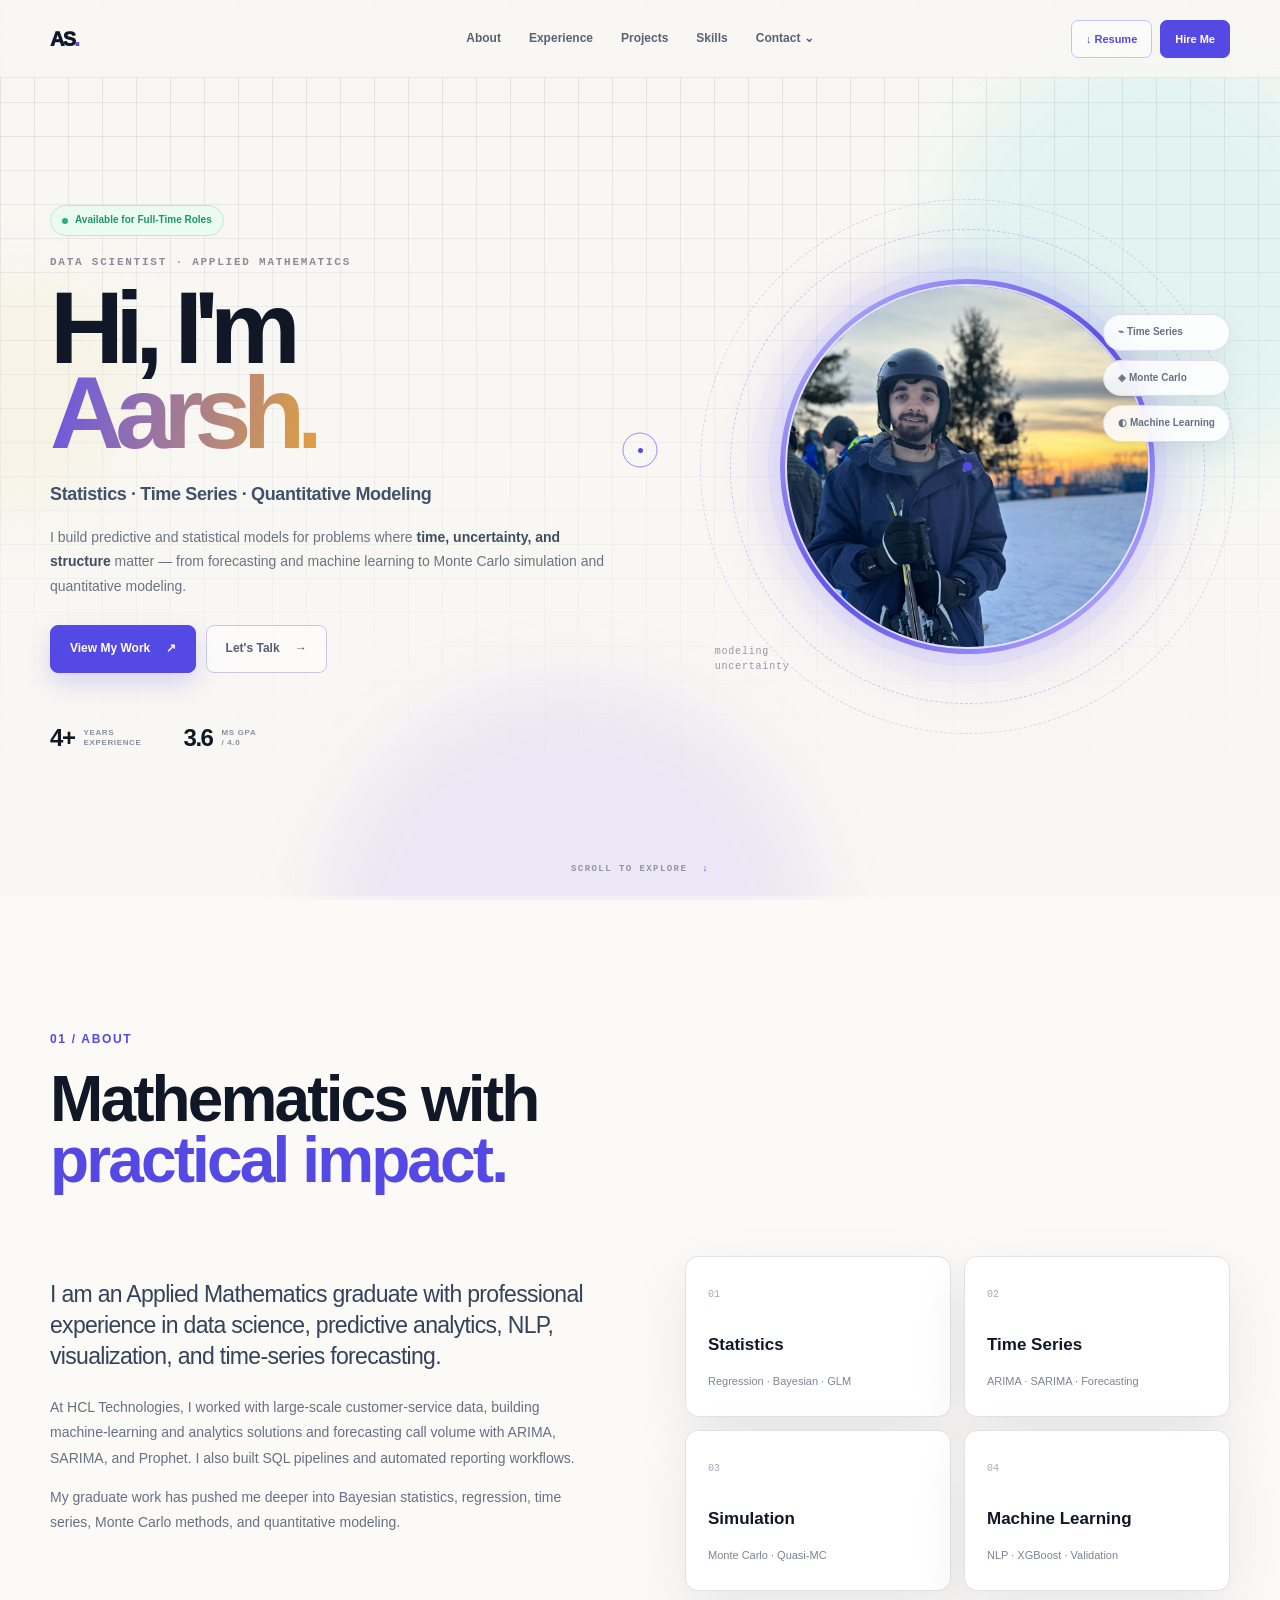
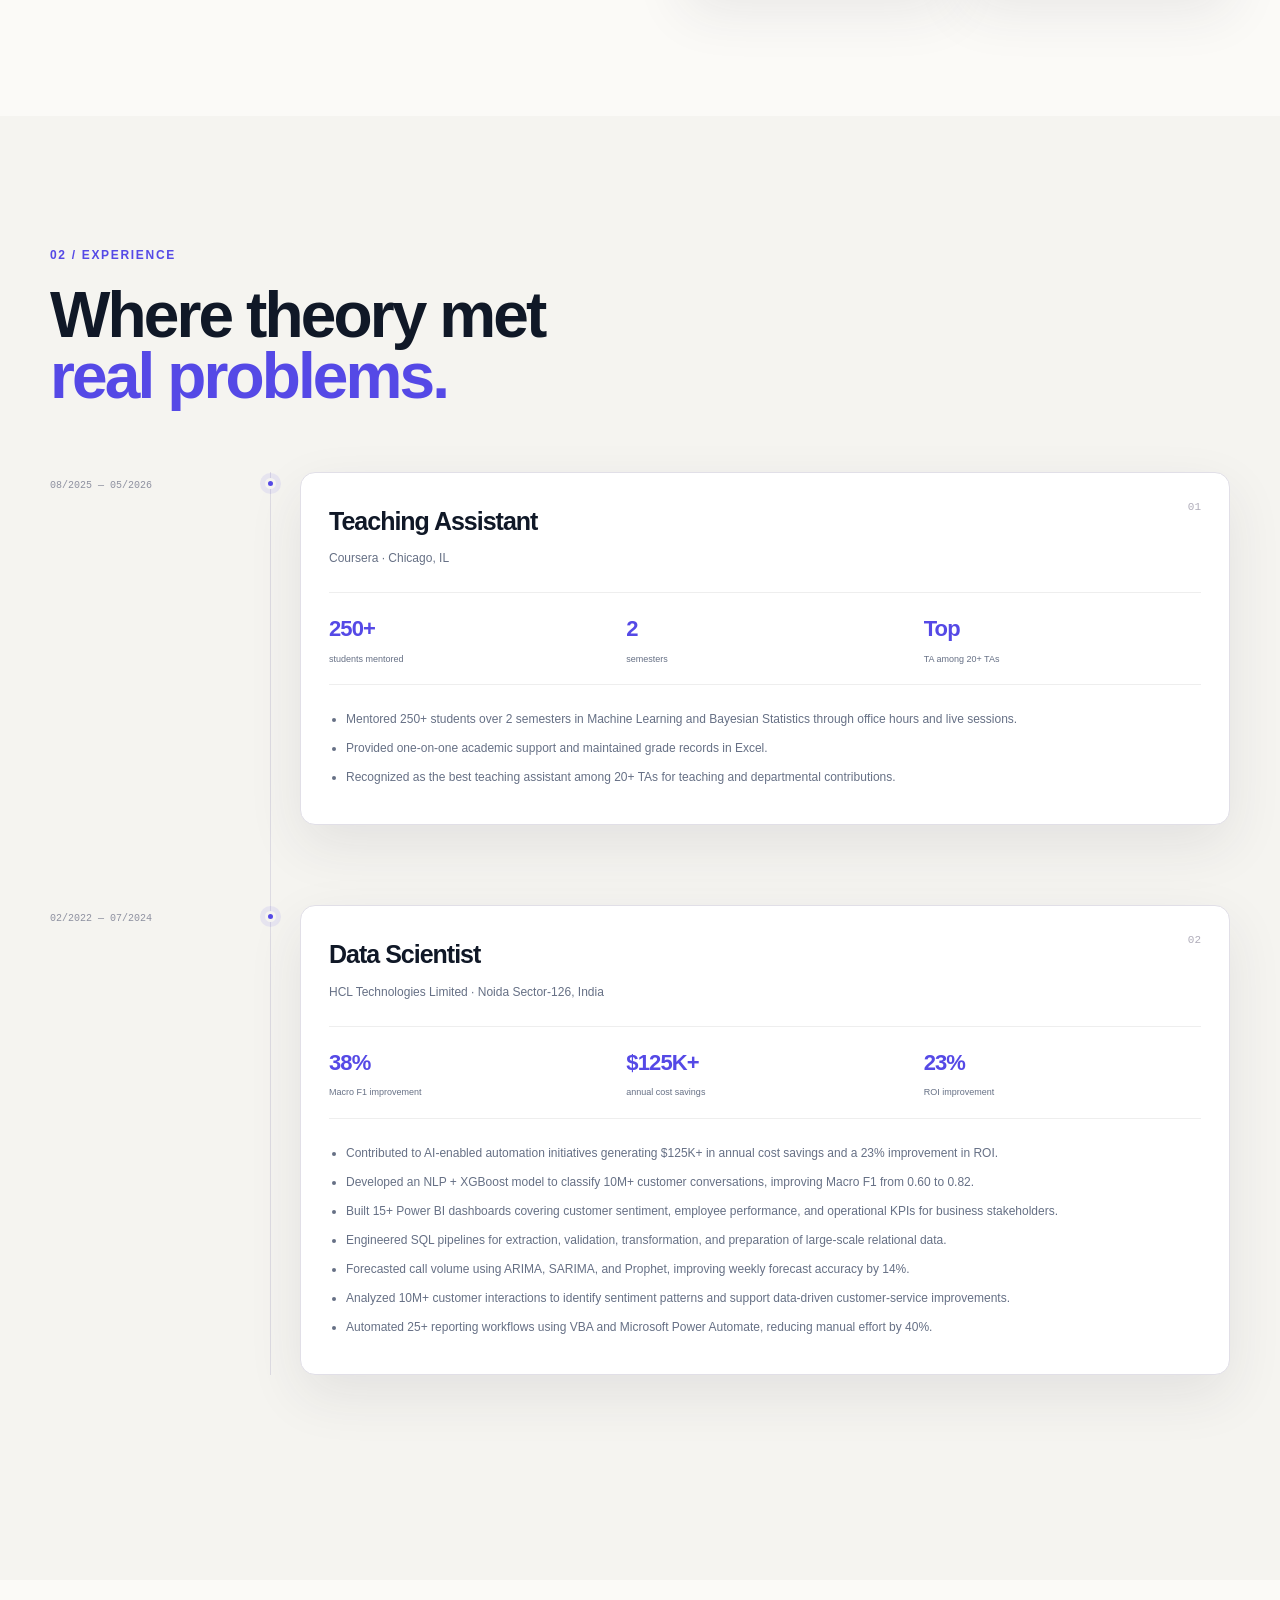
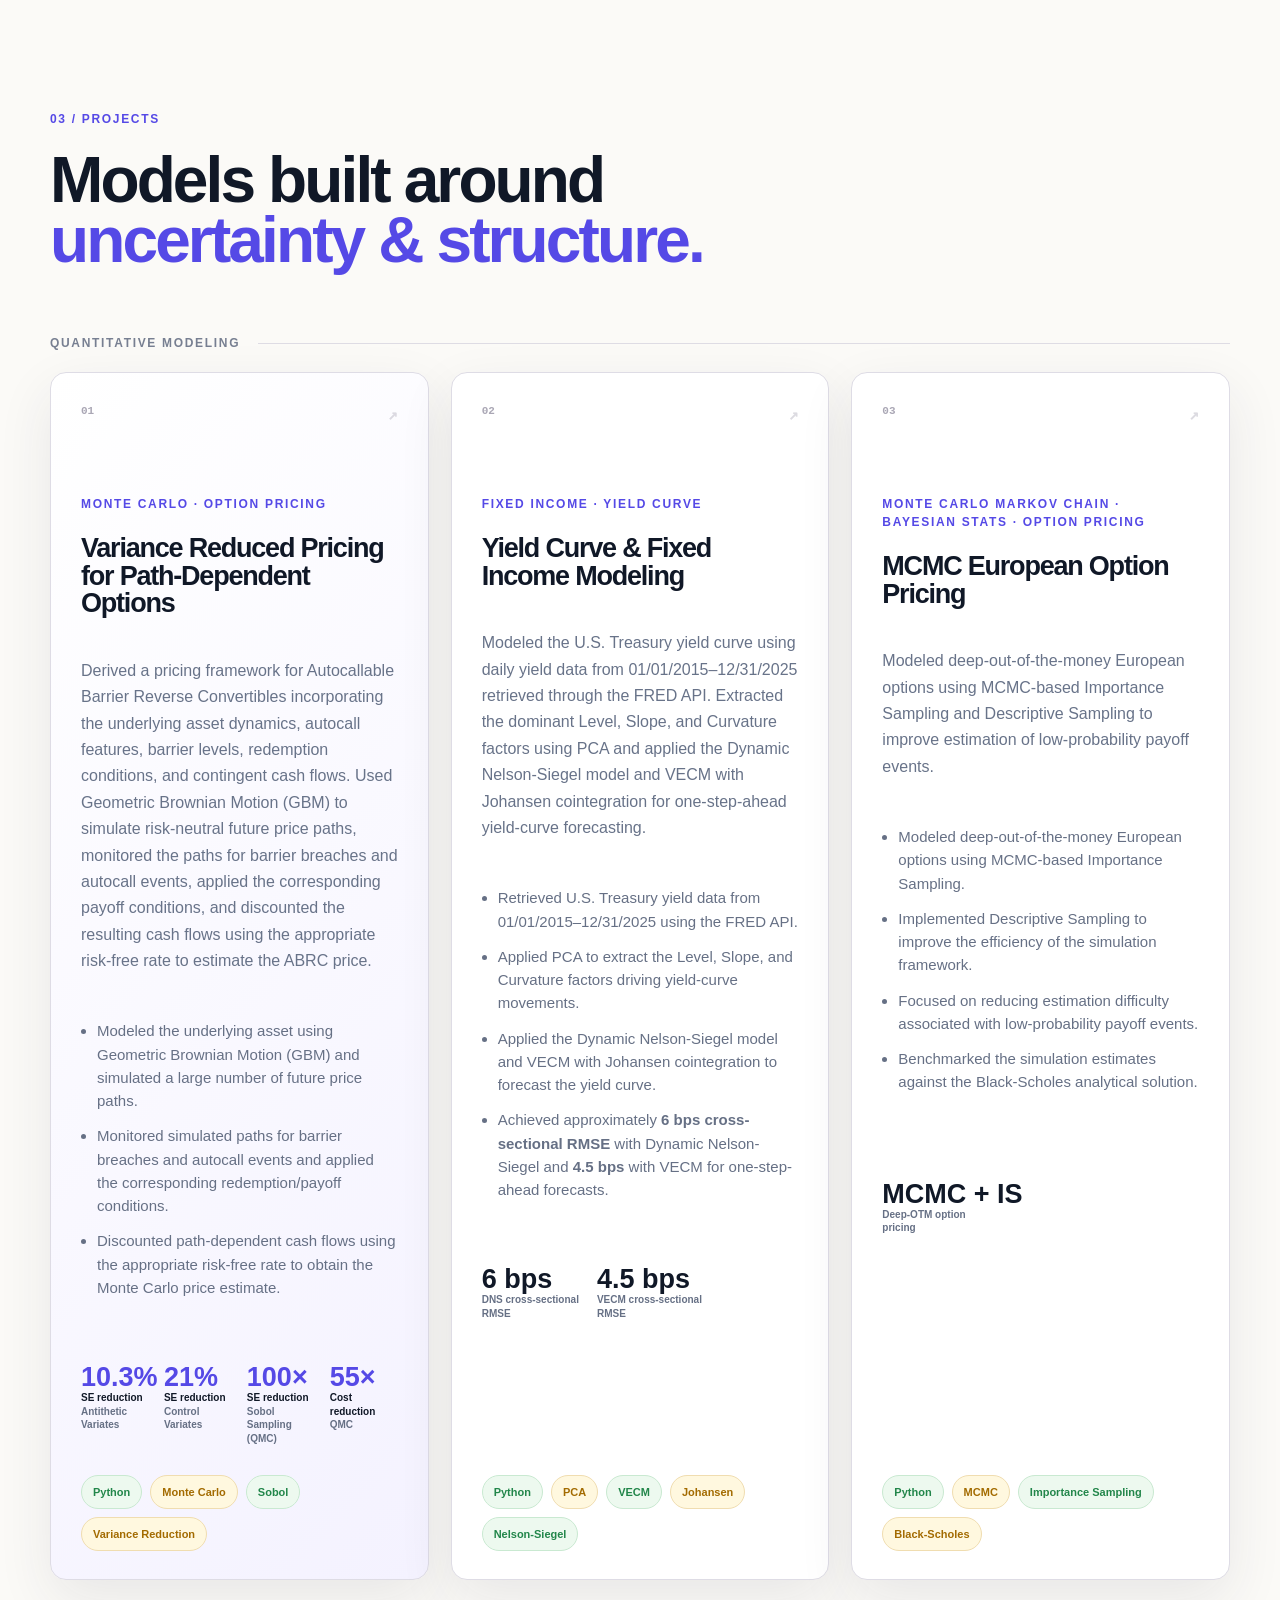
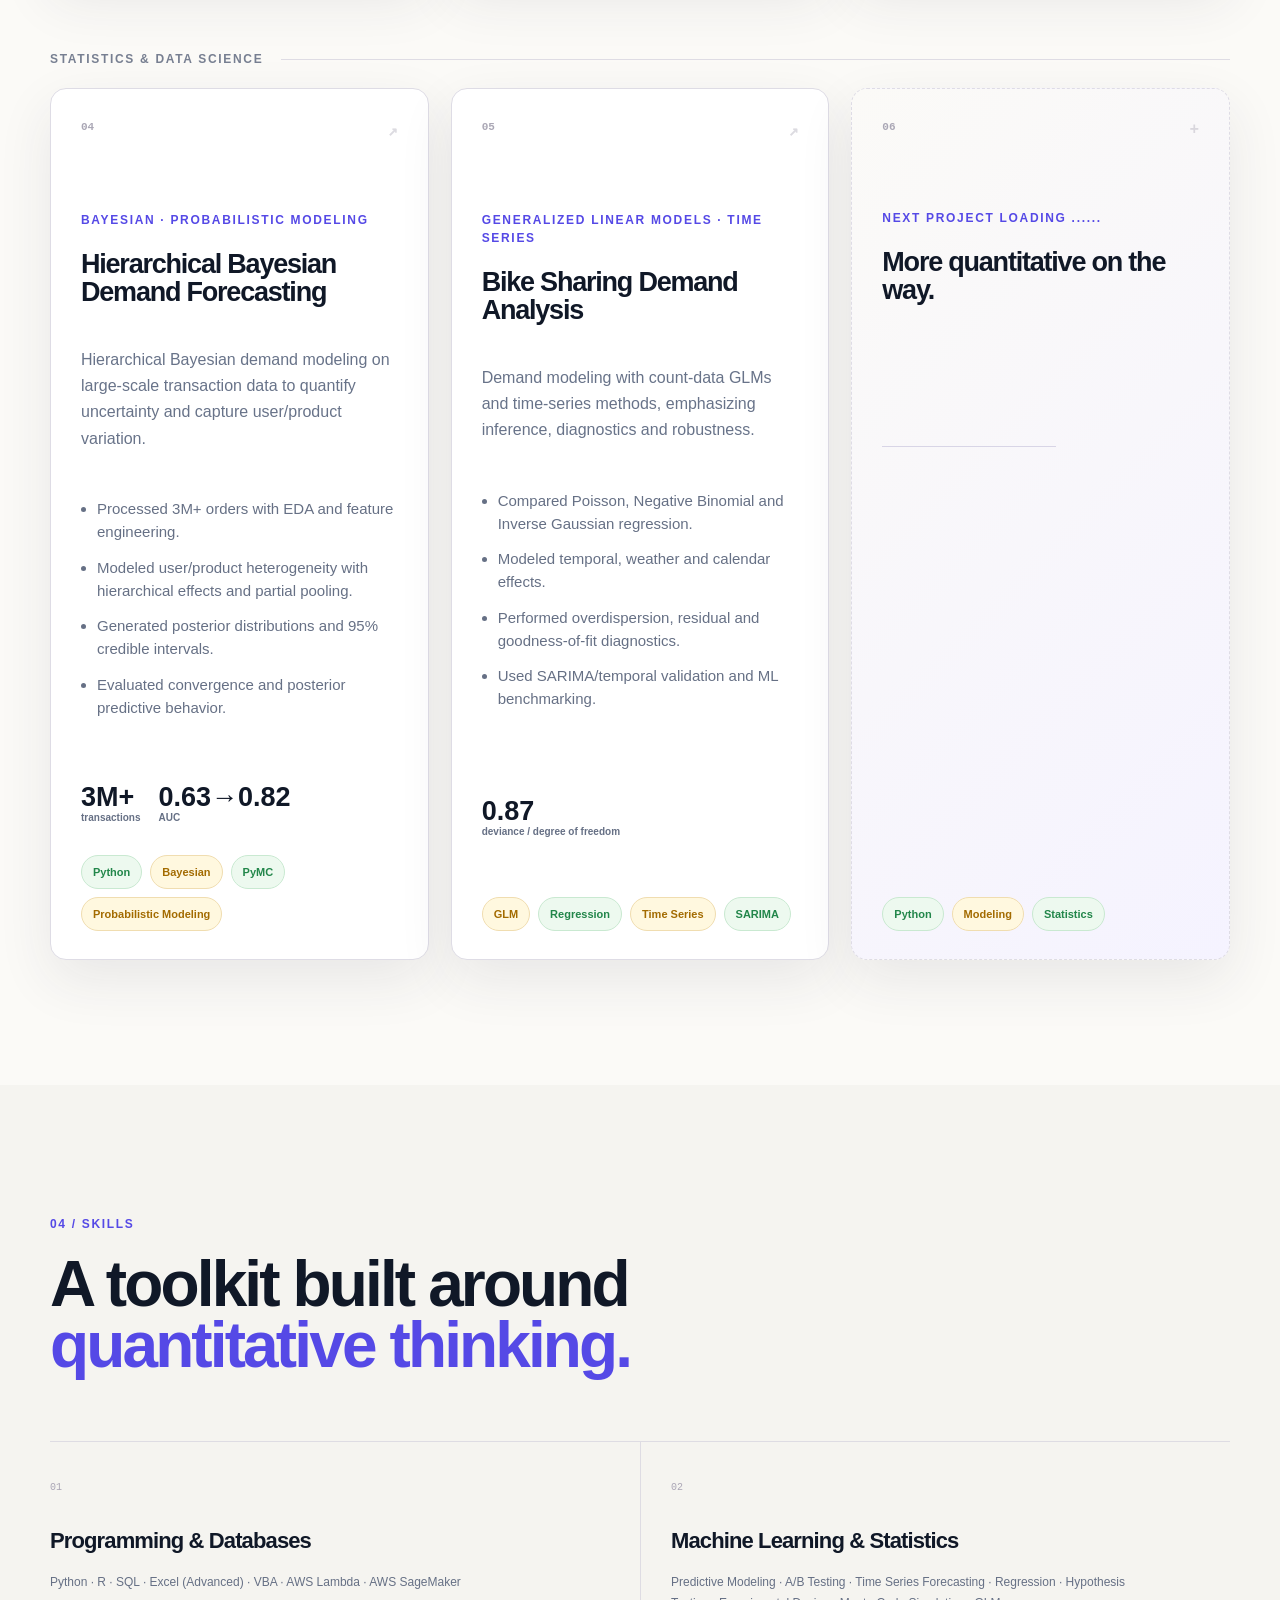
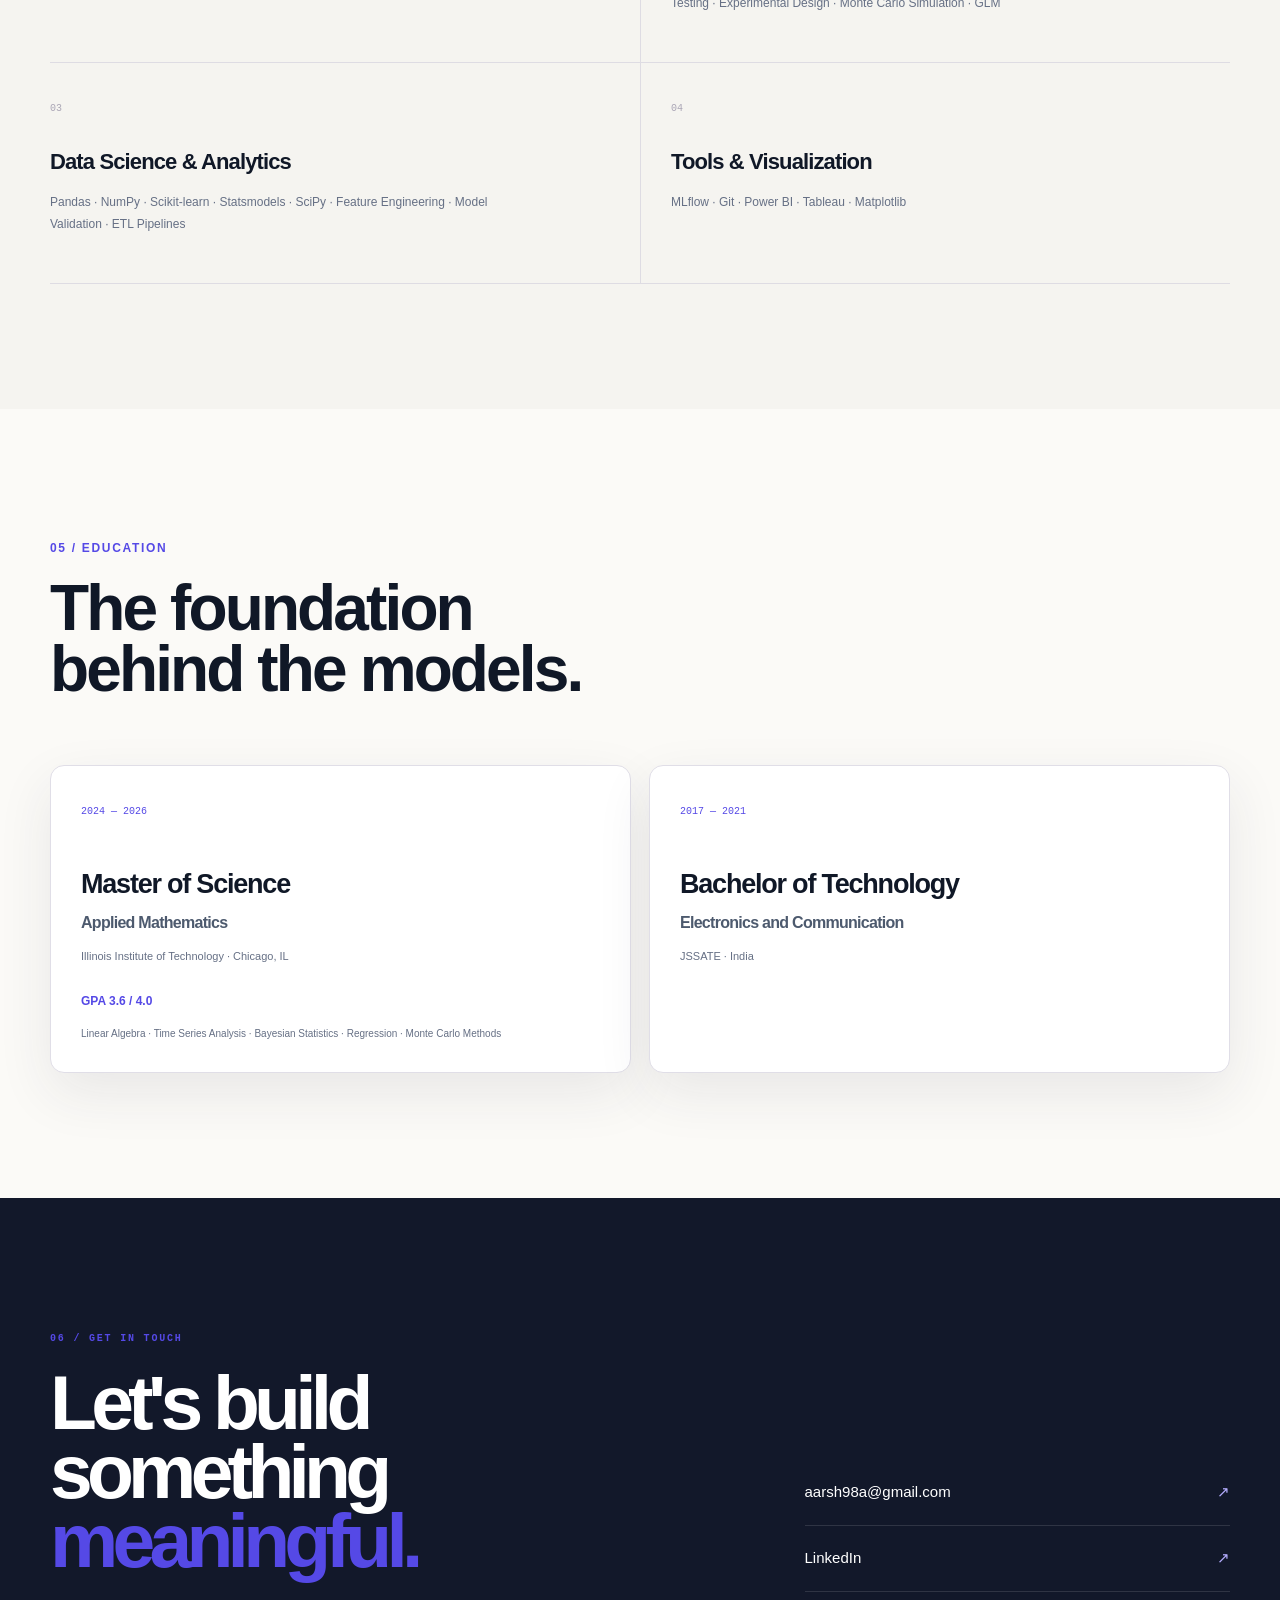
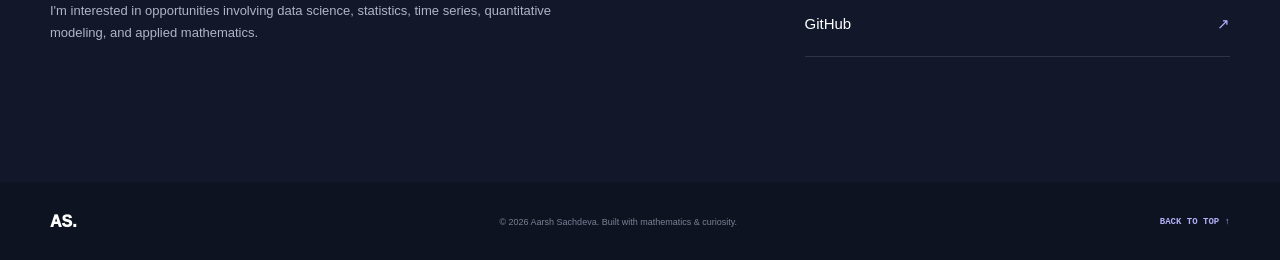
==== commit f1946457: "Add files via upload" ====
--- a/index.html
+++ b/index.html
@@ -208,7 +208,7 @@
                 <div><b>4.5 bps</b><span>VECM cross-sectional<br>RMSE</span></div>
               </div>
               <div class="project-tags"><span class="tag-green">Python</span><span class="tag-yellow">PCA</span><span class="tag-green">VECM</span><span class="tag-yellow">Johansen</span><span class="tag-green">Nelson-Siegel</span></div></a>
-          <a class="project-card project-link-card" href="https://github.com/aarshsachdeva2/EuroOptionPricing-ImportanceSampling" target="_blank" rel="noreferrer"><div class="project-number">03 <span>↗</span></div><div class="project-type">MONTE CARLO · IMPORTANCE SAMPLING</div><h3>MCMC European Option Pricing</h3>
+          <a class="project-card project-link-card" href="https://github.com/aarshsachdeva2/EuroOptionPricing-ImportanceSampling" target="_blank" rel="noreferrer"><div class="project-number">03 <span>↗</span></div><div class="project-type">MONTE CARLO MARKOV CHAIN · BAYESIAN STATS · OPTION PRICING</div><h3>MCMC European Option Pricing</h3>
               <p>
                 Modeled deep-out-of-the-money European options using MCMC-based
                 Importance Sampling and Descriptive Sampling to improve estimation
@@ -227,7 +227,7 @@
         </div></div>
         <div class="project-domain reveal"><div class="domain-label"><span>STATISTICS &amp; DATA SCIENCE</span><i></i></div><div class="project-grid project-grid-three">
           <a class="project-card project-link-card" href="https://github.com/aarshsachdeva2/Demand-Forecasting-Hierarchal_BayesianModeling" target="_blank" rel="noreferrer"><div class="project-number">04 <span>↗</span></div><div class="project-type">BAYESIAN · PROBABILISTIC MODELING</div><h3>Hierarchical Bayesian Demand Forecasting</h3><p>Hierarchical Bayesian demand modeling on large-scale transaction data to quantify uncertainty and capture user/product variation.</p><ul class="project-points"><li>Processed 3M+ orders with EDA and feature engineering.</li><li>Modeled user/product heterogeneity with hierarchical effects and partial pooling.</li><li>Generated posterior distributions and 95% credible intervals.</li><li>Evaluated convergence and posterior predictive behavior.</li></ul><div class="project-metrics"><div><b>3M+</b><span>transactions</span></div><div><b>0.63→0.82</b><span>AUC</span></div></div><div class="project-tags"><span class="tag-green">Python</span><span class="tag-yellow">Bayesian</span><span class="tag-green">PyMC</span><span class="tag-yellow">Probabilistic Modeling</span></div></a>
-          <a class="project-card project-link-card" href="https://github.com/aarshsachdeva2/Bike-DemandForecast-GLMandTimeSeries" target="_blank" rel="noreferrer"><div class="project-number">05 <span>↗</span></div><div class="project-type">GLM · TIME SERIES</div><h3>Bike Sharing Demand Analysis</h3><p>Demand modeling with count-data GLMs and time-series methods, emphasizing inference, diagnostics and robustness.</p><ul class="project-points"><li>Compared Poisson, Negative Binomial and Inverse Gaussian regression.</li><li>Modeled temporal, weather and calendar effects.</li><li>Performed overdispersion, residual and goodness-of-fit diagnostics.</li><li>Used SARIMA/temporal validation and ML benchmarking.</li></ul><div class="project-metrics single"><div><b>0.87</b><span>deviance / degree of freedom</span></div></div><div class="project-tags"><span class="tag-yellow">GLM</span><span class="tag-green">Regression</span><span class="tag-yellow">Time Series</span><span class="tag-green">SARIMA</span></div></a>
+          <a class="project-card project-link-card" href="https://github.com/aarshsachdeva2/Bike-DemandForecast-GLMandTimeSeries" target="_blank" rel="noreferrer"><div class="project-number">05 <span>↗</span></div><div class="project-type">GENERALIZED LINEAR MODELS · TIME SERIES</div><h3>Bike Sharing Demand Analysis</h3><p>Demand modeling with count-data GLMs and time-series methods, emphasizing inference, diagnostics and robustness.</p><ul class="project-points"><li>Compared Poisson, Negative Binomial and Inverse Gaussian regression.</li><li>Modeled temporal, weather and calendar effects.</li><li>Performed overdispersion, residual and goodness-of-fit diagnostics.</li><li>Used SARIMA/temporal validation and ML benchmarking.</li></ul><div class="project-metrics single"><div><b>0.87</b><span>deviance / degree of freedom</span></div></div><div class="project-tags"><span class="tag-yellow">GLM</span><span class="tag-green">Regression</span><span class="tag-yellow">Time Series</span><span class="tag-green">SARIMA</span></div></a>
           <a class="project-card project-link-card project-placeholder" href="#" onclick="return false;"><div class="project-number">06 <span>+</span></div><div class="project-type">NEXT PROJECT LOADING ......</div><h3>More quantitative on the way.</h3><p></p><div class="placeholder-line"></div><div class="project-tags"><span class="tag-green">Python</span><span class="tag-yellow">Modeling</span><span class="tag-green">Statistics</span></div></a>
         </div></div>
       </div>
--- a/style.css
+++ b/style.css
@@ -1 +1,338 @@
-/* Add the portfolio stylesheet here. */
+:root{
+  --bg:#f7f6f2;--paper:#fbfaf7;--ink:#101827;--muted:#667085;
+  --purple:#5549e6;--purple2:#a8a0ff;--yellow:#f2c84b;
+  --line:rgba(48,58,82,.11);--shadow:0 20px 55px rgba(39,43,72,.09);
+}
+*{box-sizing:border-box}html{scroll-behavior:smooth;scroll-padding-top:82px}
+body{margin:0;background:var(--bg);color:var(--muted);font-family:Inter,ui-sans-serif,system-ui,-apple-system,BlinkMacSystemFont,"Segoe UI",sans-serif;cursor:none;overflow-x:hidden}
+a{text-decoration:none;color:inherit;cursor:none}button{cursor:none}
+.container{width:min(1180px,calc(100% - 48px));margin:auto}
+.site-header{height:78px;position:fixed;inset:0 0 auto;z-index:100;background:rgba(249,248,244,.78);backdrop-filter:blur(18px);border-bottom:1px solid rgba(42,50,70,.08)}
+.nav{height:78px;display:flex;align-items:center}.brand{font-size:20px;font-weight:950;letter-spacing:-1.8px;color:var(--ink)}.brand span{color:var(--purple)}
+.nav-links{position:absolute;left:50%;transform:translateX(-50%);display:flex;gap:28px;font-size:12px;font-weight:750;color:#586275}
+.nav-links a{position:relative;padding:31px 0}.nav-links a:after{content:"";position:absolute;left:50%;bottom:21px;width:0;height:2px;background:var(--purple);transition:.2s}.nav-links a:hover:after{left:0;width:100%}
+.nav-actions{margin-left:auto;display:flex;gap:8px}.nav-button{padding:9px 14px;border:1px solid #c7c1ff;border-radius:7px;color:var(--purple);font-size:11px;font-weight:800;background:#fff8}.nav-button.hire{background:#5549e6;color:#fff;border-color:#5549e6}
+.scroll-progress{position:fixed;left:0;right:0;bottom:0;height:4px;background:rgba(255,255,255,.35);z-index:200}#progress{height:100%;width:0;background:var(--yellow);box-shadow:0 0 12px rgba(242,200,75,.45)}
+.loader{position:fixed;inset:0;z-index:1000;background:#f8f7f3;display:grid;place-items:center;transition:opacity .65s,visibility .65s}.loader.hidden{opacity:0;visibility:hidden;pointer-events:none}.loader-center{text-align:center}.loader-logo{font-size:24px;font-weight:950;letter-spacing:-2px;color:var(--ink)}.loader-logo span{color:var(--purple)}.loader-spinner{width:48px;height:48px;border:1px solid #ddd8f5;border-top-color:var(--purple);border-radius:50%;margin:27px auto 17px;animation:spin 1s linear infinite}.loader-label{font:11px monospace;letter-spacing:.1em;color:#aaa7b8}@keyframes spin{to{transform:rotate(360deg)}}
+.cursor{position:fixed;width:35px;height:35px;border:1px solid #948cff;border-radius:50%;pointer-events:none;z-index:2000;transform:translate(-50%,-50%);transition:width .18s,height .18s,border-color .18s}.cursor:after{content:"";position:absolute;width:5px;height:5px;border-radius:50%;background:var(--purple);left:50%;top:50%;transform:translate(-50%,-50%)}.cursor.hover{width:48px;height:48px;border-color:var(--purple)}
+.hero{min-height:100vh;position:relative;padding:78px 0 45px;display:grid;align-items:center;overflow:hidden;background:#f8f7f3}.grid-bg{position:absolute;inset:0;background-image:linear-gradient(var(--line) 1px,transparent 1px),linear-gradient(90deg,var(--line) 1px,transparent 1px);background-size:34px 34px;mask-image:linear-gradient(to bottom,#000,transparent 88%)}.glow{position:absolute;border-radius:50%;filter:blur(35px);pointer-events:none}.glow-one{width:430px;height:430px;background:rgba(87,221,224,.13);right:-90px;top:5%}.glow-two{width:500px;height:500px;background:rgba(126,96,255,.10);left:25%;bottom:-280px}.glow-three{width:240px;height:240px;background:rgba(242,200,75,.08);left:-100px;top:30%}
+.hero-inner{position:relative;z-index:2;display:grid;grid-template-columns:1fr .9fr;gap:70px;align-items:center}.hero-copy{padding-top:30px}.availability{display:inline-flex;align-items:center;gap:7px;padding:6px 11px;border:1px solid #bdebd0;border-radius:99px;background:#ecfbf2;color:#1c9868;font-size:10px;font-weight:800}.availability i{width:6px;height:6px;border-radius:50%;background:#21b673}.eyebrow{margin-top:20px;font:800 11px monospace;letter-spacing:.16em;color:#8b8b9b}.hero h1{font-size:clamp(68px,8vw,112px);line-height:.83;letter-spacing:-.085em;color:var(--ink);margin:17px 0 25px}.hero h1 span{background:linear-gradient(100deg,#6855e8,#e1a13e);-webkit-background-clip:text;background-clip:text;color:transparent}.hero h2{font-size:18px;color:#40516b;margin:0 0 15px;letter-spacing:-.02em}.hero p{max-width:570px;font-size:14px;line-height:1.75;color:#6a7384}.hero p strong{color:#3f4d61}.hero-buttons{display:flex;gap:10px;margin-top:27px}.button{padding:13px 19px;border:1px solid #cbc7e9;border-radius:8px;background:#fff9;color:#555f70;font-size:12px;font-weight:800;transition:.2s}.button.primary{background:var(--purple);border-color:var(--purple);color:#fff;box-shadow:0 10px 25px rgba(85,73,230,.2)}.button:hover{transform:translateY(-2px)}.button b{margin-left:12px}.stats{display:flex;gap:42px;margin-top:45px}.stats div{display:flex;align-items:center;gap:9px}.stats strong{font-size:24px;letter-spacing:-.06em;color:var(--ink)}.stats span{font-size:8px;line-height:1.25;font-weight:800;letter-spacing:.08em;color:#89909e}
+.hero-art{height:610px;position:relative;display:grid;place-items:center}.portrait-wrap{width:min(390px,70vw);aspect-ratio:1;padding:5px;border-radius:50%;background:linear-gradient(135deg,#c0baff,#5e52e9 50%,#c3b8ff);box-shadow:0 0 0 12px rgba(150,139,255,.09),0 0 0 30px rgba(150,139,255,.045),0 0 70px rgba(85,73,230,.22);z-index:3}.portrait-wrap img{width:100%;height:100%;display:block;object-fit:cover;object-position:50% 34%;border-radius:50%;border:2px solid rgba(255,255,255,.75)}.orbit{position:absolute;border:1px dashed rgba(92,78,225,.2);border-radius:50%;pointer-events:none}.orbit-a{width:500px;height:500px;animation:float 8s ease-in-out infinite}.orbit-b{width:445px;height:445px;border-color:rgba(92,78,225,.27)}.orbit-dot{position:absolute;width:9px;height:9px;border-radius:50%;background:var(--purple);box-shadow:0 0 13px rgba(85,73,230,.6);z-index:5;animation:orbit 6s linear infinite}@keyframes orbit{from{transform:rotate(0) translateX(250px)}to{transform:rotate(360deg) translateX(250px)}}@keyframes float{50%{transform:scale(1.015) rotate(1deg)}}
+.floating-tags{position:absolute;right:0;top:25%;z-index:5;display:flex;flex-direction:column;gap:9px}.floating-tags span{padding:9px 14px;border:1px solid #dfdcf7;border-radius:99px;background:rgba(255,255,255,.85);box-shadow:0 10px 25px rgba(43,48,82,.08);backdrop-filter:blur(8px);font-size:10px;font-weight:800;color:#667083}.micro-note{position:absolute;left:2%;bottom:16%;font:10px monospace;line-height:1.5;color:#9693ab;letter-spacing:.08em}
+.scroll-hint{position:absolute;bottom:26px;left:50%;transform:translateX(-50%);font:800 9px monospace;letter-spacing:.16em;color:#9296a1}.scroll-hint span{color:var(--purple);margin-left:8px}
+.section{position:relative;padding:125px 0}.section-head>span,.contact-kicker{font:800 10px monospace;letter-spacing:.18em;color:var(--purple)}.section-head h2{font-size:clamp(43px,5vw,70px);line-height:.95;letter-spacing:-.07em;color:var(--ink);margin:18px 0 65px}.section-head em,.contact h2 em{font-style:normal;color:var(--purple)}
+.about{background:var(--paper)}.about-grid{display:grid;grid-template-columns:1fr 1fr;gap:90px}.about-copy .lead{font-size:23px;line-height:1.35;color:#34435b;letter-spacing:-.03em}.about-copy p{font-size:14px;line-height:1.8}.about-cards{display:grid;grid-template-columns:1fr 1fr;gap:13px}.mini-card{min-height:155px;border:1px solid #e2e0e8;background:#fff;border-radius:13px;padding:22px;box-shadow:var(--shadow)}.mini-card span{font:10px monospace;color:#aaa6bd}.mini-card b{display:block;margin:26px 0 8px;color:var(--ink);font-size:17px}.mini-card small{font-size:11px;color:#7d8593}
+.experience{background:#f5f4f0}.timeline{position:relative}.timeline:before{content:"";position:absolute;left:220px;top:0;bottom:0;width:1px;background:#dddbe2}.timeline-item{display:grid;grid-template-columns:190px 60px 1fr;gap:0;position:relative;margin-bottom:80px}.timeline-date{font:10px monospace;color:#8e91a0;padding-top:8px}.timeline-marker{width:11px;height:11px;border:3px solid #f5f4f0;background:var(--purple);border-radius:50%;margin:6px auto;z-index:2;box-shadow:0 0 0 5px rgba(85,73,230,.09)}.timeline-content{background:#fff;border:1px solid #e1dfe7;border-radius:15px;padding:28px;box-shadow:var(--shadow)}.role-top{display:flex;justify-content:space-between}.role-top h3{font-size:25px;letter-spacing:-.04em;color:var(--ink);margin:0}.role-top p{font-size:12px;margin:6px 0 0}.role-top>span{font:11px monospace;color:#b0adba}.impact-grid{display:grid;grid-template-columns:repeat(3,1fr);border-top:1px solid #eee;border-bottom:1px solid #eee;margin:24px 0;padding:18px 0;gap:20px}.impact-grid div{display:flex;flex-direction:column}.impact-grid b{font-size:22px;color:var(--purple);letter-spacing:-.04em}.impact-grid small{font-size:9px;margin-top:4px}.timeline-content ul{padding-left:17px;margin:0}.timeline-content li{font-size:12px;line-height:1.75;margin:8px 0}
+.projects{background:var(--paper)}.project-grid{display:grid;grid-template-columns:1.25fr .75fr;gap:18px}.project-card{position:relative;padding:31px;border:1px solid #dedce5;border-radius:15px;background:#fff;min-height:430px;box-shadow:var(--shadow);overflow:hidden}.project-card.featured{background:linear-gradient(135deg,#fff,#f4f2ff)}.project-number{font:10px monospace;color:#aaa7b5}.project-type{margin-top:70px;font:800 9px monospace;letter-spacing:.16em;color:var(--purple)}.project-card h3{font-size:28px;line-height:1.05;letter-spacing:-.055em;color:var(--ink);max-width:620px}.project-card p{font-size:12px;line-height:1.7;max-width:620px}.project-metrics{display:flex;gap:35px;margin:30px 0}.project-metrics div{display:flex;flex-direction:column}.project-metrics b{font-size:23px;color:var(--ink)}.project-metrics span{font-size:9px}.project-tags{display:flex;flex-wrap:wrap;gap:7px}.project-tags span{padding:6px 9px;background:#f2f0ff;border-radius:99px;color:#665fe1;font-size:9px;font-weight:800}.project-card:not(.featured) .project-type{margin-top:70px}.project-metrics.single{margin-top:50px}
+.skills{background:#f5f4f0}.skill-grid{display:grid;grid-template-columns:1fr 1fr;border-top:1px solid #dedce3}.skill-block{padding:30px 30px 35px 0;border-bottom:1px solid #dedce3}.skill-block:nth-child(even){padding-left:30px;border-left:1px solid #dedce3}.skill-block span{font:10px monospace;color:#aaa6b5}.skill-block h3{font-size:22px;letter-spacing:-.04em;color:var(--ink);margin:25px 0 10px}.skill-block p{font-size:12px;line-height:1.8;max-width:490px}
+.education{background:var(--paper)}.education-grid{display:grid;grid-template-columns:1fr 1fr;gap:18px}.edu-card{background:#fff;border:1px solid #e0dee7;border-radius:14px;padding:30px;min-height:270px;box-shadow:var(--shadow)}.edu-card>span{font:10px monospace;color:var(--purple)}.edu-card h3{font-size:27px;color:var(--ink);margin:40px 0 3px}.edu-card h4{font-size:16px;color:#4d5a6e;margin:0}.edu-card p{font-size:11px}.edu-card b{display:inline-block;color:var(--purple);font-size:12px;margin:15px 0}.edu-card small{display:block;font-size:10px;line-height:1.6}
+.contact{background:#12182a;color:#aeb5c5}.contact-inner{display:grid;grid-template-columns:1fr .65fr;gap:100px;align-items:end}.contact h2{font-size:clamp(52px,6vw,85px);line-height:.9;letter-spacing:-.075em;color:#fff;margin:18px 0 25px}.contact p{max-width:550px;font-size:13px;line-height:1.7}.contact-links{display:flex;flex-direction:column}.contact-links a{padding:20px 0;border-bottom:1px solid rgba(255,255,255,.12);color:#fff;font-size:15px;display:flex;justify-content:space-between}.contact-links a span{color:#b5adff}
+footer{background:#0e1321;color:#788194}.footer-inner{min-height:80px;display:flex;align-items:center;justify-content:space-between}.footer-inner>span{font-weight:950;color:#fff}.footer-inner small{font-size:9px}.footer-inner a{font:800 9px monospace;color:#b3aef7}
+.reveal{opacity:0;transform:translateY(20px);transition:opacity .7s ease,transform .7s ease}.reveal.visible{opacity:1;transform:none}
+@media(max-width:900px){.nav-links{display:none}.container{width:min(100% - 32px,680px)}.hero-inner,.about-grid,.project-grid,.education-grid,.contact-inner{grid-template-columns:1fr}.hero{padding-top:110px}.hero-art{height:480px}.floating-tags{right:2%;top:22%}.timeline:before{display:none}.timeline-item{grid-template-columns:1fr;gap:10px}.timeline-marker{display:none}.timeline-date{padding:0}.skill-grid{grid-template-columns:1fr}.skill-block:nth-child(even){padding-left:0;border-left:0}.hero-copy{padding-top:0}.contact-inner{gap:50px}}
+@media(max-width:560px){.nav-actions .nav-button:first-child{display:none}.nav-actions{gap:4px}.hero h1{font-size:70px}.hero-art{height:400px}.portrait-wrap{width:280px}.orbit-a{width:350px;height:350px}.orbit-b{width:310px;height:310px}.orbit-dot{animation-name:orbit-small}.floating-tags{right:-3%;font-size:8px}.stats{gap:20px}.stats strong{font-size:19px}.stats span{font-size:7px}.section{padding:90px 0}.section-head h2{margin-bottom:40px}.about-cards{grid-template-columns:1fr}.impact-grid{grid-template-columns:1fr}.project-card{min-height:auto}.contact h2{font-size:55px}}
+@keyframes orbit-small{from{transform:rotate(0) translateX(175px)}to{transform:rotate(360deg) translateX(175px)}}
+
+
+/* --- Requested refinements --- */
+.hero h2{
+  animation: taglineFlicker 9s ease-in-out infinite;
+}
+@keyframes taglineFlicker{
+  0%, 82%, 100%{opacity:1}
+  86%{opacity:.42}
+  89%{opacity:1}
+  92%{opacity:.62}
+  95%{opacity:1}
+}
+.orbit-dot{
+  animation-duration:18s;
+}
+.orbit-a{
+  width:535px;
+  height:535px;
+}
+.orbit-b{
+  width:475px;
+  height:475px;
+}
+.portrait-wrap{
+  width:min(375px,68vw);
+}
+.hero-art{
+  padding:25px;
+}
+.project-grid-three{
+  grid-template-columns:1.25fr 1fr 1fr;
+  align-items:stretch;
+}
+.project-link-card{
+  color:inherit;
+  display:block;
+  cursor:none;
+  transition:transform .25s ease,box-shadow .25s ease,border-color .25s ease;
+}
+.project-link-card:hover{
+  transform:translateY(-6px);
+  border-color:#bdb7ff;
+  box-shadow:0 28px 65px rgba(63,57,130,.13);
+}
+.project-number{
+  display:flex;
+  justify-content:space-between;
+}
+.project-number span{
+  opacity:.35;
+  font-size:15px;
+  transition:opacity .2s,transform .2s;
+}
+.project-link-card:hover .project-number span{
+  opacity:1;
+  transform:translate(3px,-3px);
+}
+.project-points{
+  margin:22px 0 25px;
+  padding-left:16px;
+}
+.project-points li{
+  font-size:11px;
+  line-height:1.55;
+  margin:7px 0;
+}
+.project-tags span{
+  border:1px solid transparent;
+}
+.project-tags .tag-green{
+  background:#edf9ef;
+  color:#22864a;
+  border-color:#c9e9d1;
+}
+.project-tags .tag-yellow{
+  background:#fff8df;
+  color:#a36b00;
+  border-color:#f0ddb0;
+}
+.project-card.featured{
+  min-height:540px;
+}
+.project-card:not(.featured){
+  min-height:540px;
+}
+@media(max-width:1100px){
+  .project-grid-three{grid-template-columns:1fr 1fr}
+  .project-card.featured{grid-column:1/-1}
+}
+@media(max-width:900px){
+  .project-grid-three{grid-template-columns:1fr}
+  .project-card.featured{grid-column:auto}
+  .project-card.featured,.project-card:not(.featured){min-height:auto}
+  .orbit-a{width:430px;height:430px}
+  .orbit-b{width:390px;height:390px}
+}
+
+.project-domain + .project-domain{margin-top:72px}.domain-label{display:flex;align-items:center;gap:18px;margin:0 0 22px}.domain-label span{font:800 10px monospace;letter-spacing:.18em;color:#777f91}.domain-label i{height:1px;flex:1;background:#dedce4}.project-grid-three{grid-template-columns:repeat(3,minmax(0,1fr));align-items:stretch}.project-card,.project-card.featured{min-height:590px}.project-card.project-link-card{cursor:none;transition:transform .25s ease,box-shadow .25s ease,border-color .25s ease}.project-card.project-link-card:hover{transform:translateY(-6px);border-color:#bdb7ff;box-shadow:0 28px 65px rgba(63,57,130,.13)}.project-number{display:flex;justify-content:space-between}.project-number span{opacity:.4}.project-points{min-height:122px}.project-placeholder{background:linear-gradient(135deg,#fbfaf7,#f5f3ff);border-style:dashed}.placeholder-line{width:55%;height:1px;margin:85px 0 28px;background:#d8d5e6}@media(max-width:1100px){.project-grid-three{grid-template-columns:1fr 1fr}}@media(max-width:900px){.project-grid-three{grid-template-columns:1fr}.project-card,.project-card.featured{min-height:auto}.project-points{min-height:0}}
+
+/* Requested project category typography */
+.project-type {
+  font-size: 11px;
+  font-weight: 700;
+  letter-spacing: 0.16em;
+  line-height: 1.5;
+}
+
+@media (max-width: 700px) {
+  .project-type {
+    font-size: 9px;
+    letter-spacing: 0.12em;
+  }
+}
+
+
+/* =========================================================
+   Typography refresh — larger, heavier, more editorial
+   ========================================================= */
+
+@import url('https://fonts.googleapis.com/css2?family=DM+Sans:wght@400;500;600;700&family=Space+Grotesk:wght@400;500;600;700&display=swap');
+
+:root {
+  --display-font: "Space Grotesk", "DM Sans", Arial, sans-serif;
+  --body-font: "DM Sans", Arial, sans-serif;
+}
+
+body {
+  font-family: var(--body-font);
+  font-size: 16px;
+  font-weight: 500;
+  line-height: 1.65;
+}
+
+h1, h2, h3, h4, h5, h6,
+.section-head h2,
+.project-card h3 {
+  font-family: var(--display-font);
+  font-weight: 700;
+  letter-spacing: -0.045em;
+}
+
+p {
+  font-size: 16px;
+  line-height: 1.7;
+  font-weight: 500;
+}
+
+.section-head span,
+.domain-label span,
+.project-type {
+  font-family: var(--body-font);
+  font-weight: 700;
+  letter-spacing: .14em;
+}
+
+.section-head span {
+  font-size: 12px;
+}
+
+.domain-label span {
+  font-size: 12px;
+}
+
+.project-type {
+  font-size: 12px !important;
+  font-weight: 700 !important;
+  letter-spacing: .14em !important;
+  line-height: 1.5;
+}
+
+/* Project cards — closer to the supplied reference */
+.project-grid-three {
+  gap: 22px;
+}
+
+.project-card,
+.project-card.featured {
+  min-height: 650px;
+  padding: 32px 30px 28px;
+  border-radius: 16px;
+}
+
+.project-number {
+  font-size: 11px;
+  font-weight: 700;
+}
+
+.project-number span {
+  font-size: 16px;
+  font-weight: 700;
+}
+
+.project-card h3 {
+  font-size: clamp(27px, 2.1vw, 36px);
+  line-height: 1.02;
+  margin-top: 22px;
+  margin-bottom: 24px;
+}
+
+.project-card p {
+  font-size: 16px;
+  line-height: 1.65;
+  font-weight: 500;
+  color: #687389;
+}
+
+.project-points {
+  margin-top: 22px;
+  min-height: 150px;
+}
+
+.project-points li {
+  font-size: 15px;
+  line-height: 1.55;
+  font-weight: 500;
+  margin-bottom: 12px;
+}
+
+.project-points li strong {
+  font-weight: 800;
+}
+
+.project-metrics {
+  margin-top: 28px;
+  gap: 18px;
+}
+
+.project-metrics b,
+.project-metrics-four b {
+  font-family: var(--display-font);
+  font-size: 27px !important;
+  line-height: 1;
+  font-weight: 700;
+}
+
+.project-metrics span,
+.project-metrics-four span {
+  font-size: 10px !important;
+  line-height: 1.35;
+  font-weight: 600;
+}
+
+.project-tags {
+  margin-top: 24px;
+  gap: 8px;
+}
+
+.project-tags span {
+  font-family: var(--body-font);
+  font-size: 11px;
+  font-weight: 700;
+  padding: 7px 11px;
+}
+
+/* Make the three quant tiles visually balanced */
+.project-grid-three .project-card {
+  display: flex;
+  flex-direction: column;
+}
+
+.project-grid-three .project-card .project-tags {
+  margin-top: auto;
+}
+
+/* Responsive */
+@media (max-width: 1100px) {
+  .project-card,
+  .project-card.featured {
+    min-height: 620px;
+  }
+
+  .project-card h3 {
+    font-size: 30px;
+  }
+}
+
+@media (max-width: 700px) {
+  body {
+    font-size: 15px;
+  }
+
+  .project-card,
+  .project-card.featured {
+    min-height: auto;
+    padding: 26px 23px;
+  }
+
+  .project-card h3 {
+    font-size: 29px;
+  }
+
+  .project-card p {
+    font-size: 15px;
+  }
+
+  .project-points li {
+    font-size: 14px;
+  }
+
+  .project-type {
+    font-size: 10px !important;
+  }
+}
